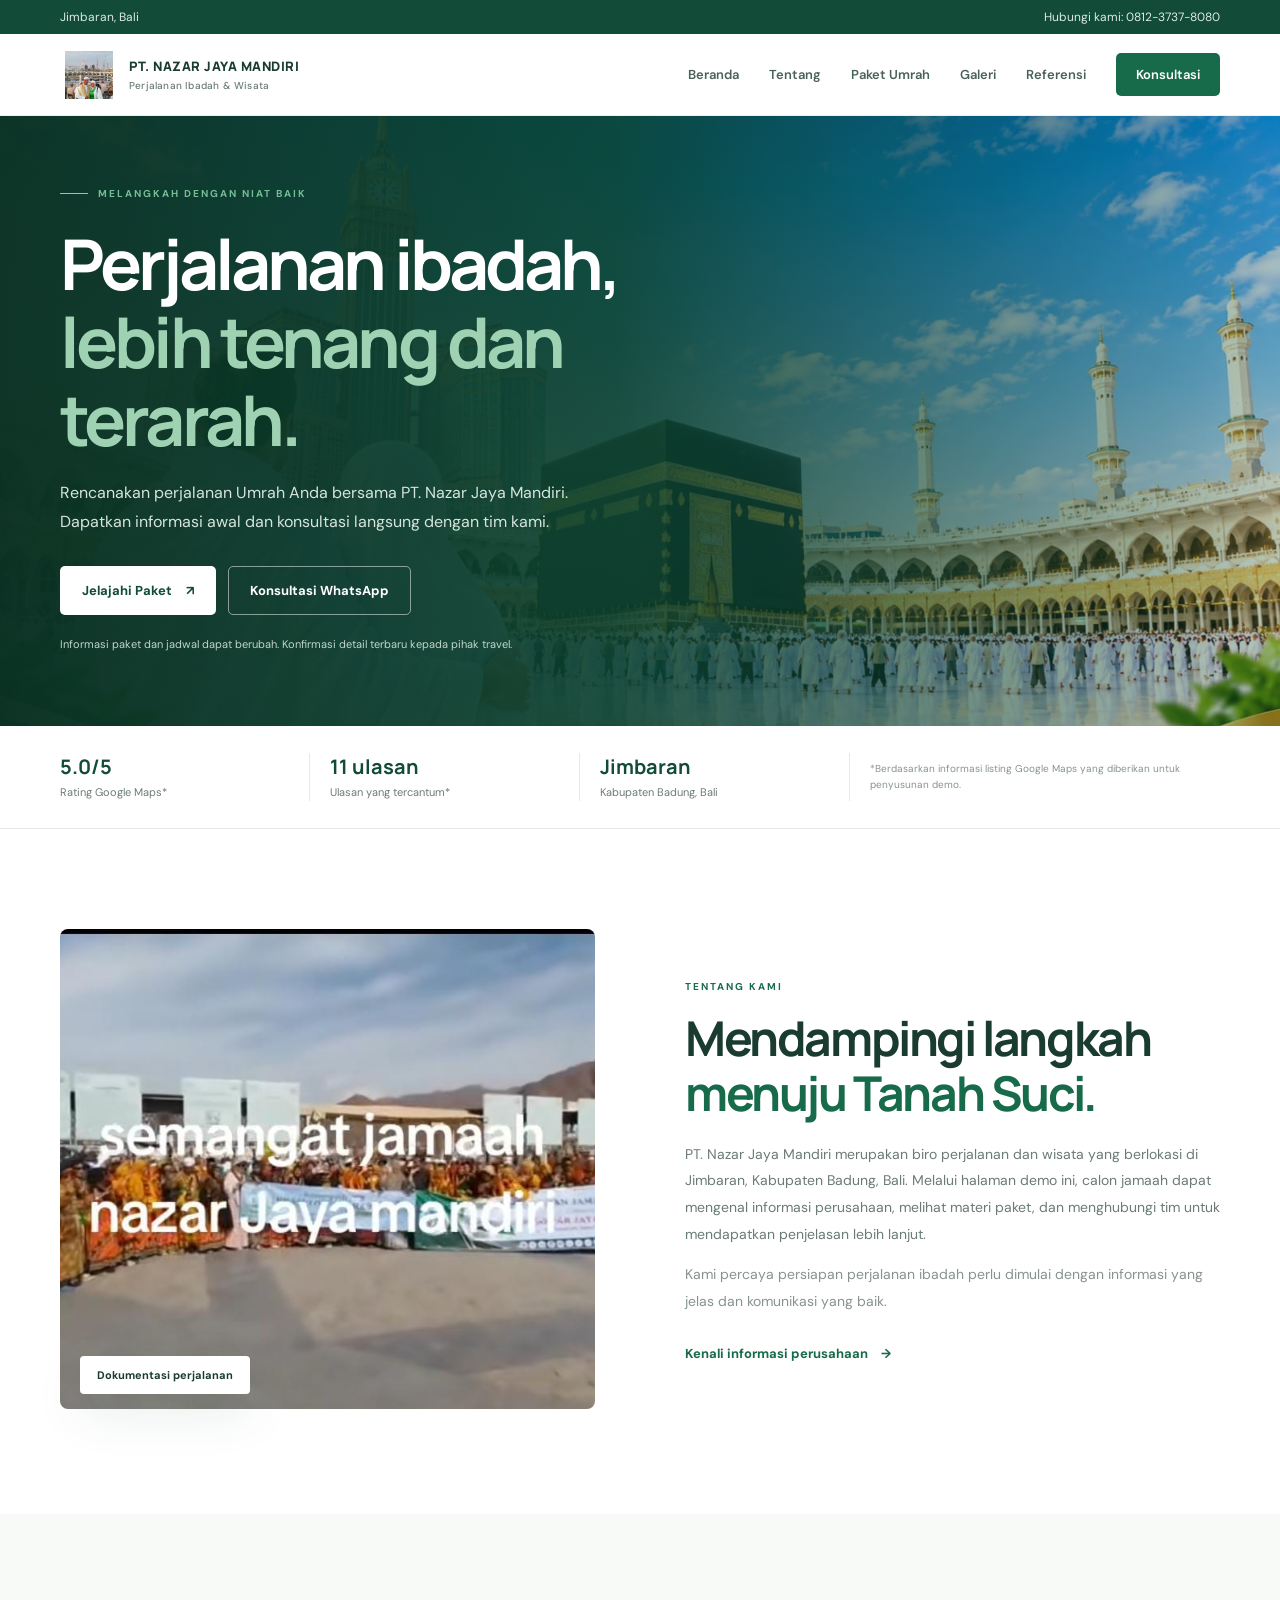
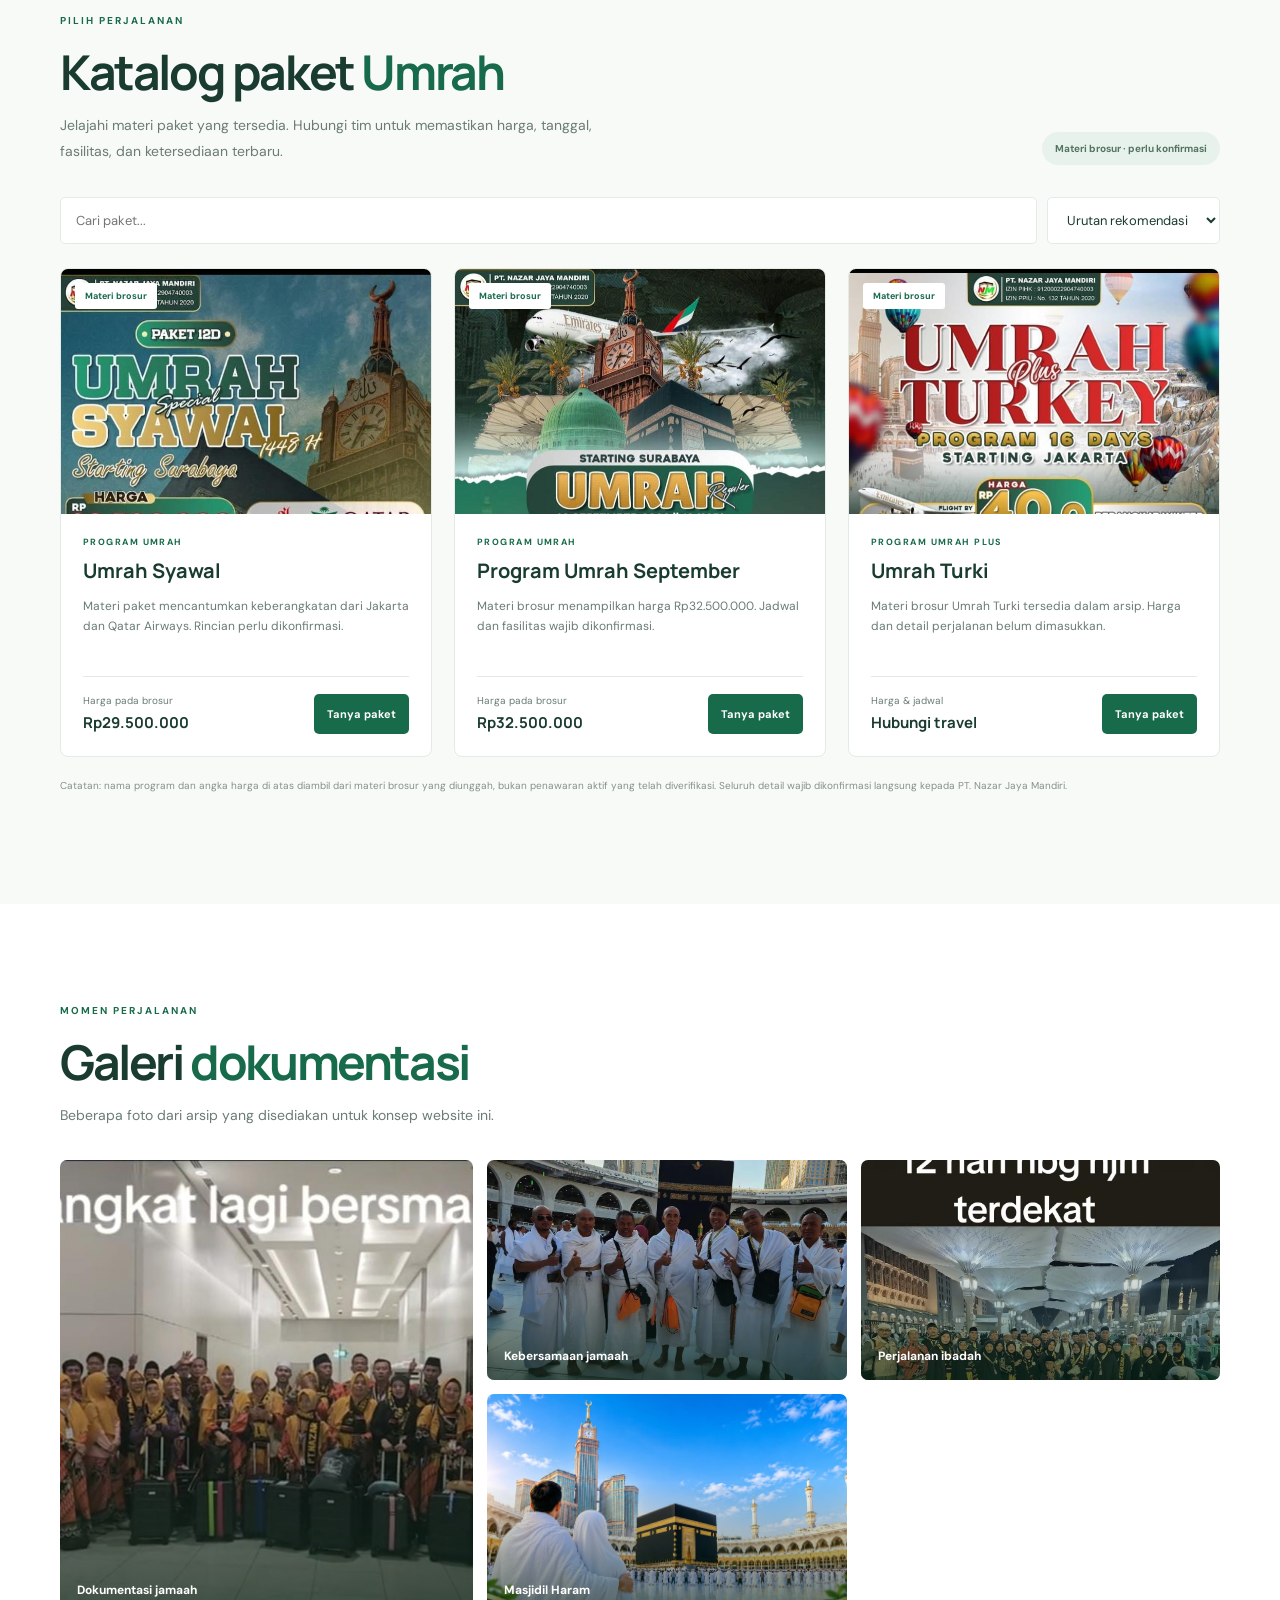
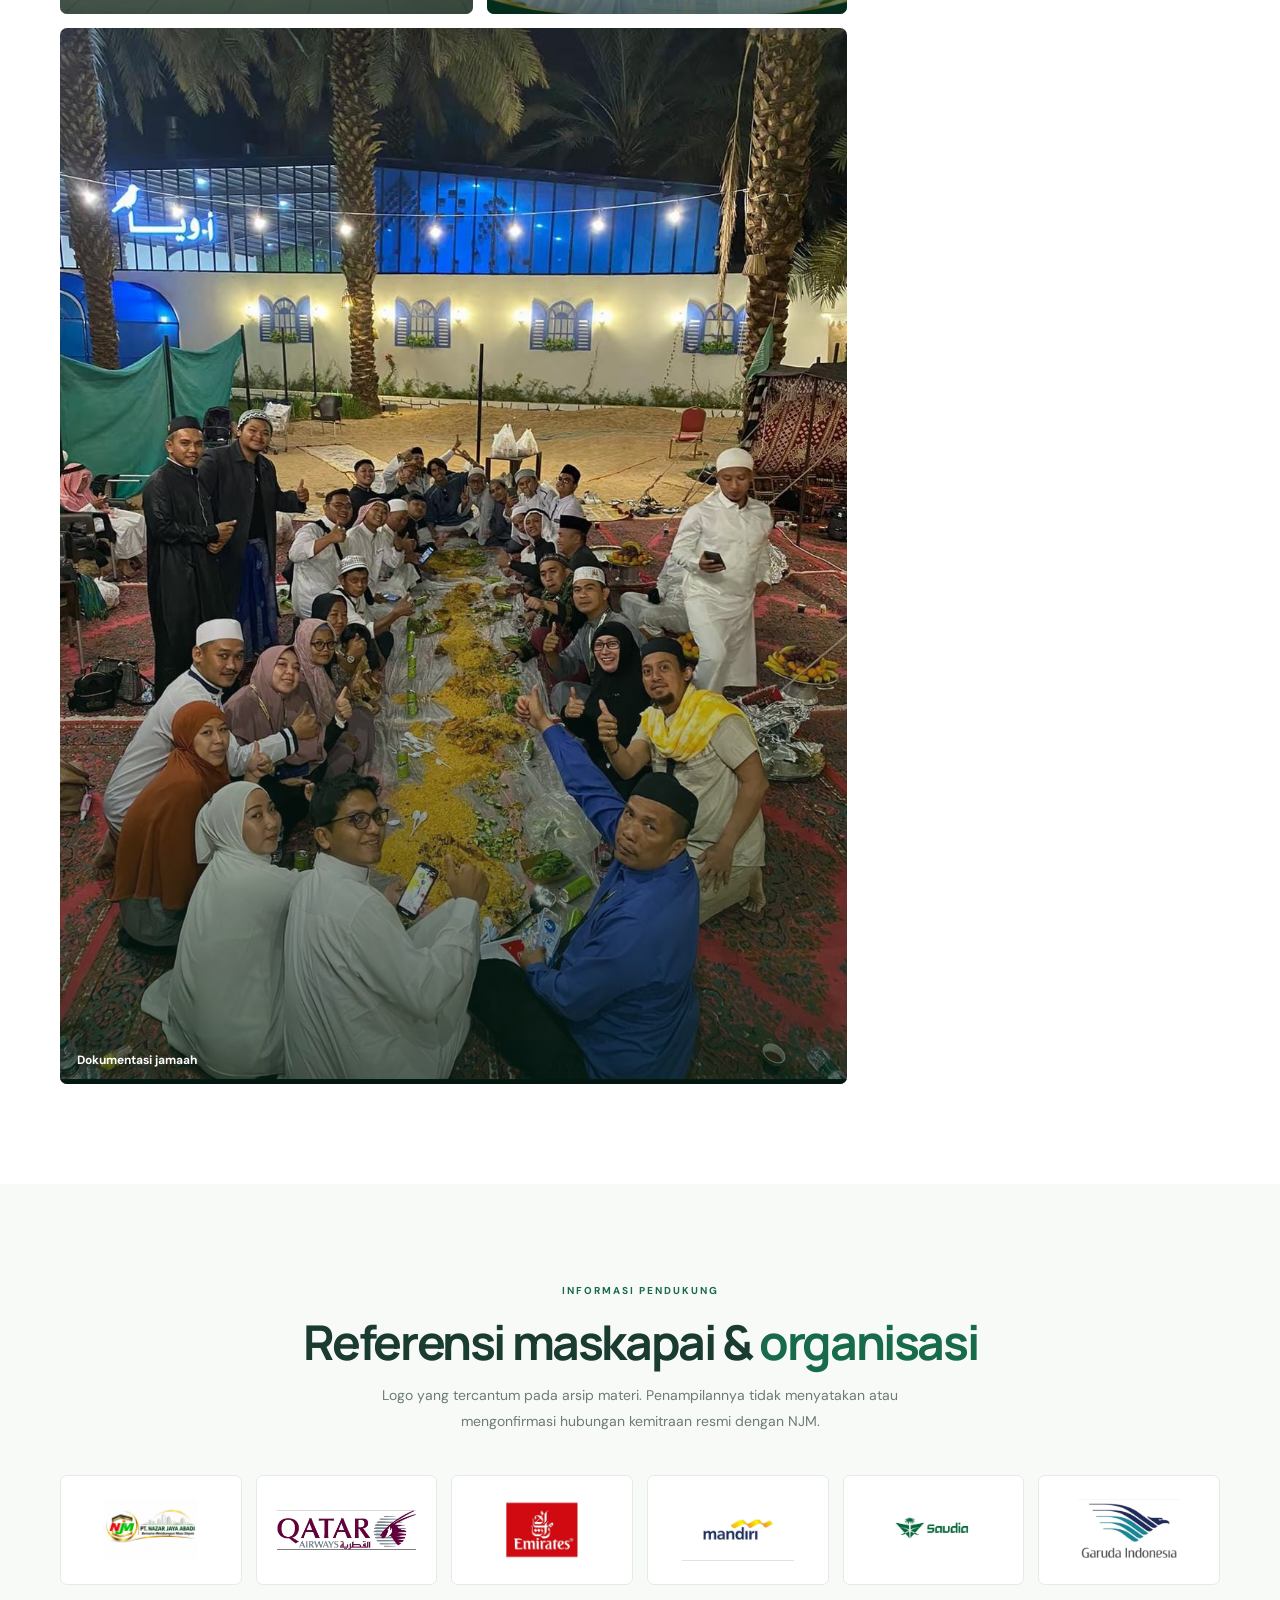
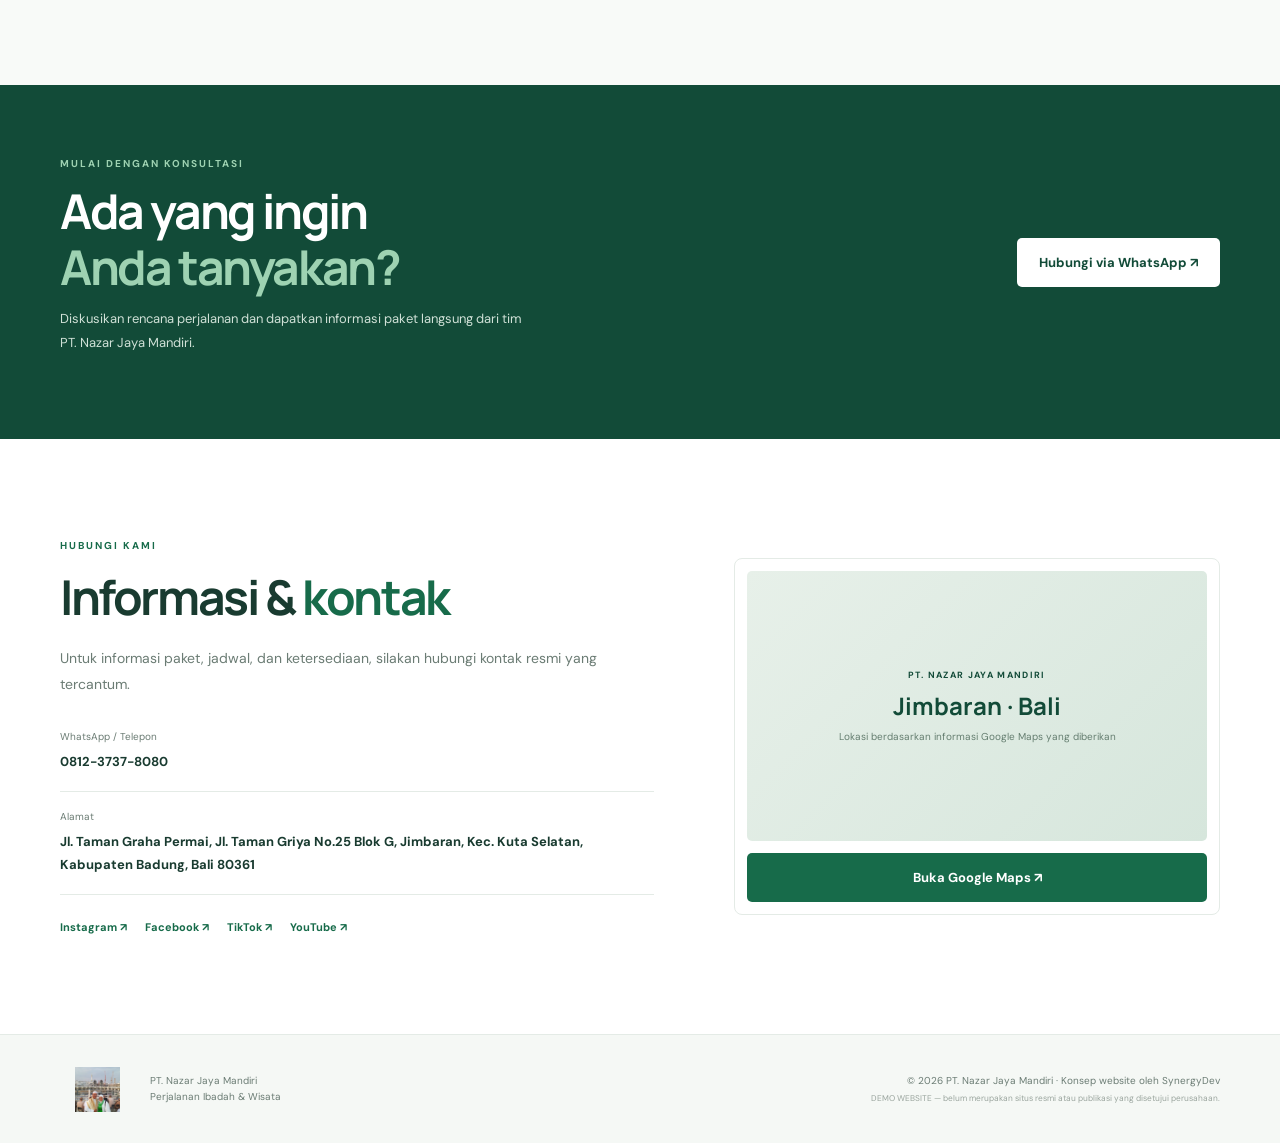
==== index.html @ 39feb342 "Add files via upload" ====
<!doctype html>
<html lang="id">
<head>
<meta charset="utf-8"><meta name="viewport" content="width=device-width,initial-scale=1">
<meta name="theme-color" content="#124b38">
<title>PT. Nazar Jaya Mandiri | Perjalanan Umrah</title>
<meta name="description" content="Kenali PT. Nazar Jaya Mandiri, biro perjalanan dan wisata di Jimbaran, Bali. Lihat informasi paket Umrah dan konsultasikan rencana perjalanan Anda.">
<meta property="og:title" content="PT. Nazar Jaya Mandiri"><meta property="og:description" content="Mendampingi perjalanan ibadah dengan pelayanan yang amanah dan profesional."><meta property="og:type" content="website">
<link rel="icon" href="assets/images/image-14.jpeg"><link rel="stylesheet" href="styles.css">
</head>
<body>
<div class="topbar"><div class="container topbar-inner"><span>Jimbaran, Bali</span><a href="tel:+6281237378080">Hubungi kami: 0812-3737-8080</a></div></div>
<header class="header"><div class="container nav-wrap">
<a class="brand" href="#beranda"><img src="assets/images/image-15.jpeg" alt="Logo PT Nazar Jaya Mandiri"><span>PT. NAZAR JAYA MANDIRI<small>Perjalanan Ibadah & Wisata</small></span></a>
<button class="menu-toggle" aria-label="Buka navigasi" aria-expanded="false">☰</button>
<nav class="nav" id="nav"><a href="#beranda">Beranda</a><a href="#tentang">Tentang</a><a href="#paket">Paket Umrah</a><a href="#galeri">Galeri</a><a href="#mitra">Referensi</a><a href="#kontak" class="nav-cta">Konsultasi</a></nav>
</div></header>
<main>
<section class="hero" id="beranda"><div class="hero-bg"></div><div class="container hero-content"><div class="eyebrow"><span></span> MELANGKAH DENGAN NIAT BAIK</div><h1>Perjalanan ibadah,<br><em>lebih tenang dan terarah.</em></h1><p>Rencanakan perjalanan Umrah Anda bersama PT. Nazar Jaya Mandiri. Dapatkan informasi awal dan konsultasi langsung dengan tim kami.</p><div class="hero-actions"><a class="btn btn-light" href="#paket">Jelajahi Paket <b>↗</b></a><a class="btn btn-outline" href="https://wa.me/6281237378080" target="_blank" rel="noopener">Konsultasi WhatsApp</a></div><div class="hero-note">Informasi paket dan jadwal dapat berubah. Konfirmasi detail terbaru kepada pihak travel.</div></div><div class="hero-image"><img src="assets/images/image-25.jpeg" alt="Suasana Masjidil Haram dan Ka'bah"></div></section>
<section class="trust-strip"><div class="container trust-grid"><div><strong>5.0/5</strong><span>Rating Google Maps*</span></div><div><strong>11 ulasan</strong><span>Ulasan yang tercantum*</span></div><div><strong>Jimbaran</strong><span>Kabupaten Badung, Bali</span></div><div class="trust-disclaimer">*Berdasarkan informasi listing Google Maps yang diberikan untuk penyusunan demo.</div></div></section>
<section class="section" id="tentang"><div class="container about-grid"><div class="about-photo"><img src="assets/images/image-08.jpeg" alt="Dokumentasi jamaah NJM"><div class="photo-tag">Dokumentasi perjalanan</div></div><div class="about-copy"><div class="section-kicker">TENTANG KAMI</div><h2>Mendampingi langkah<br><em>menuju Tanah Suci.</em></h2><p>PT. Nazar Jaya Mandiri merupakan biro perjalanan dan wisata yang berlokasi di Jimbaran, Kabupaten Badung, Bali. Melalui halaman demo ini, calon jamaah dapat mengenal informasi perusahaan, melihat materi paket, dan menghubungi tim untuk mendapatkan penjelasan lebih lanjut.</p><p class="muted">Kami percaya persiapan perjalanan ibadah perlu dimulai dengan informasi yang jelas dan komunikasi yang baik.</p><a class="text-link" href="#kontak">Kenali informasi perusahaan <span>→</span></a></div></div></section>
<section class="section soft" id="paket"><div class="container"><div class="section-heading"><div><div class="section-kicker">PILIH PERJALANAN</div><h2>Katalog paket <em>Umrah</em></h2><p>Jelajahi materi paket yang tersedia. Hubungi tim untuk memastikan harga, tanggal, fasilitas, dan ketersediaan terbaru.</p></div><span class="demo-chip">Materi brosur · perlu konfirmasi</span></div>
<div class="filter-row"><input id="searchPackage" type="search" placeholder="Cari paket..." aria-label="Cari paket"><select id="sortPackage" aria-label="Urutkan paket"><option value="default">Urutan rekomendasi</option><option value="low">Harga terendah</option><option value="high">Harga tertinggi</option></select></div>
<div class="package-grid" id="packageGrid">
<article class="package-card" data-price="29500000" data-name="umrah syawal"><div class="package-cover"><img src="assets/images/image-02.jpeg" alt="Materi brosur Umrah Syawal"><span class="package-label">Materi brosur</span></div><div class="package-body"><div class="package-meta">PROGRAM UMRAH</div><h3>Umrah Syawal</h3><p>Materi paket mencantumkan keberangkatan dari Jakarta dan Qatar Airways. Rincian perlu dikonfirmasi.</p><div class="package-bottom"><div><small>Harga pada brosur</small><strong>Rp29.500.000</strong></div><button class="btn btn-green reserve-btn" data-package="Umrah Syawal">Tanya paket</button></div></div></article>
<article class="package-card" data-price="32500000" data-name="umrah september"><div class="package-cover"><img src="assets/images/image-03.jpeg" alt="Materi brosur program Umrah"><span class="package-label">Materi brosur</span></div><div class="package-body"><div class="package-meta">PROGRAM UMRAH</div><h3>Program Umrah September</h3><p>Materi brosur menampilkan harga Rp32.500.000. Jadwal dan fasilitas wajib dikonfirmasi.</p><div class="package-bottom"><div><small>Harga pada brosur</small><strong>Rp32.500.000</strong></div><button class="btn btn-green reserve-btn" data-package="Program Umrah September">Tanya paket</button></div></div></article>
<article class="package-card" data-price="0" data-name="umrah turki"><div class="package-cover"><img src="assets/images/image-01.jpeg" alt="Materi brosur Umrah Turki"><span class="package-label">Materi brosur</span></div><div class="package-body"><div class="package-meta">PROGRAM UMRAH PLUS</div><h3>Umrah Turki</h3><p>Materi brosur Umrah Turki tersedia dalam arsip. Harga dan detail perjalanan belum dimasukkan.</p><div class="package-bottom"><div><small>Harga & jadwal</small><strong>Hubungi travel</strong></div><button class="btn btn-green reserve-btn" data-package="Umrah Turki">Tanya paket</button></div></div></article>
</div><p class="fineprint">Catatan: nama program dan angka harga di atas diambil dari materi brosur yang diunggah, bukan penawaran aktif yang telah diverifikasi. Seluruh detail wajib dikonfirmasi langsung kepada PT. Nazar Jaya Mandiri.</p></div></section>
<section class="section" id="galeri"><div class="container"><div class="section-heading"><div><div class="section-kicker">MOMEN PERJALANAN</div><h2>Galeri <em>dokumentasi</em></h2><p>Beberapa foto dari arsip yang disediakan untuk konsep website ini.</p></div></div><div class="gallery-grid">
<button class="gallery-item tall" data-full="assets/images/image-09.jpeg"><img src="assets/images/image-09.jpeg" alt="Dokumentasi jamaah di perjalanan"><span>Dokumentasi jamaah</span></button>
<button class="gallery-item" data-full="assets/images/image-07.jpeg"><img src="assets/images/image-07.jpeg" alt="Jamaah dalam kegiatan bersama"><span>Kebersamaan jamaah</span></button>
<button class="gallery-item" data-full="assets/images/image-10.jpeg"><img src="assets/images/image-10.jpeg" alt="Dokumentasi perjalanan"><span>Perjalanan ibadah</span></button>
<button class="gallery-item" data-full="assets/images/image-25.jpeg"><img src="assets/images/image-25.jpeg" alt="Ka'bah di Masjidil Haram"><span>Masjidil Haram</span></button>
<button class="gallery-item wide" data-full="assets/images/image-06.jpeg"><img src="assets/images/image-06.jpeg" alt="Dokumentasi jamaah"><span>Dokumentasi jamaah</span></button>
</div></div></section>
<section class="section soft" id="mitra"><div class="container"><div class="section-heading centered"><div class="section-kicker">INFORMASI PENDUKUNG</div><h2>Referensi maskapai &amp; <em>organisasi</em></h2><p>Logo yang tercantum pada arsip materi. Penampilannya tidak menyatakan atau mengonfirmasi hubungan kemitraan resmi dengan NJM.</p></div><div class="partner-grid">
<div class="partner"><img src="assets/images/image-18.jpeg" alt="Qatar Airways"></div><div class="partner"><img src="assets/images/image-19.jpeg" alt="Emirates"></div><div class="partner"><img src="assets/images/image-20.jpeg" alt="Saudia"></div><div class="partner"><img src="assets/images/image-22.jpeg" alt="Garuda Indonesia"></div><div class="partner"><img src="assets/images/image-21.jpeg" alt="Bank Mandiri"></div><div class="partner"><img src="assets/images/image-23.jpeg" alt="IATA"></div></div></div></section>
<section class="cta-section"><div class="container cta-inner"><div><div class="section-kicker light-kicker">MULAI DENGAN KONSULTASI</div><h2>Ada yang ingin<br><em>Anda tanyakan?</em></h2><p>Diskusikan rencana perjalanan dan dapatkan informasi paket langsung dari tim PT. Nazar Jaya Mandiri.</p></div><a class="btn btn-light" href="https://wa.me/6281237378080?text=Assalamualaikum%2C%20saya%20ingin%20konsultasi%20mengenai%20paket%20Umrah." target="_blank" rel="noopener">Hubungi via WhatsApp ↗</a></div></section>
<section class="section contact" id="kontak"><div class="container contact-grid"><div><div class="section-kicker">HUBUNGI KAMI</div><h2>Informasi &amp; <em>kontak</em></h2><p>Untuk informasi paket, jadwal, dan ketersediaan, silakan hubungi kontak resmi yang tercantum.</p><div class="contact-line"><span>WhatsApp / Telepon</span><a href="tel:+6281237378080">0812-3737-8080</a></div><div class="contact-line"><span>Alamat</span><strong>Jl. Taman Graha Permai, Jl. Taman Griya No.25 Blok G, Jimbaran, Kec. Kuta Selatan, Kabupaten Badung, Bali 80361</strong></div><div class="socials"><a href="https://www.instagram.com/nazarjayamandiri/" target="_blank" rel="noopener">Instagram ↗</a><a href="https://www.facebook.com/share/1EPm9rjmwn/" target="_blank" rel="noopener">Facebook ↗</a><a href="https://www.tiktok.com/@nazarjayamandiri8" target="_blank" rel="noopener">TikTok ↗</a><a href="https://youtube.com/@nazarjayamandiri.official" target="_blank" rel="noopener">YouTube ↗</a></div></div><div class="map-card"><div class="map-placeholder"><span>PT. NAZAR JAYA MANDIRI</span><strong>Jimbaran · Bali</strong><small>Lokasi berdasarkan informasi Google Maps yang diberikan</small></div><a class="btn btn-green" target="_blank" rel="noopener" href="https://www.google.com/maps/search/?api=1&query=PT.+Nazar+Jaya+Mandiri+Jimbaran+Bali">Buka Google Maps ↗</a></div></div></section>
</main>
<footer class="footer"><div class="container footer-inner"><div class="footer-brand"><img src="assets/images/image-15.jpeg" alt="Logo NJM"><p>PT. Nazar Jaya Mandiri<br>Perjalanan Ibadah &amp; Wisata</p></div><div class="footer-right"><span>© <span id="year"></span> PT. Nazar Jaya Mandiri · Konsep website oleh SynergyDev</span><small>DEMO WEBSITE — belum merupakan situs resmi atau publikasi yang disetujui perusahaan.</small></div></div></footer>
<div class="modal" id="reservationModal" aria-hidden="true"><div class="modal-panel"><button class="modal-close" aria-label="Tutup">×</button><div class="section-kicker">KONSULTASI PAKET</div><h2>Rencanakan <em>perjalanan Anda</em></h2><p class="modal-intro">Isi data singkat berikut. Pesan akan disiapkan untuk dikirim melalui WhatsApp setelah Anda menekan tombol.</p><form id="reservationForm"><label>Nama lengkap<input name="name" required placeholder="Nama Anda"></label><label>Nomor WhatsApp<input name="phone" required inputmode="tel" placeholder="08xxxxxxxxxx"></label><label>Paket yang diminati<select name="package" id="selectedPackage"><option>Umrah Syawal</option><option>Program Umrah September</option><option>Umrah Turki</option><option>Belum menentukan</option></select></label><label>Jumlah jamaah<input name="people" type="number" min="1" value="1" required></label><label>Catatan (opsional)<textarea name="note" rows="3" placeholder="Pertanyaan atau kebutuhan khusus"></textarea></label><button class="btn btn-green full" type="submit">Lanjutkan ke WhatsApp ↗</button><small>Form ini tidak mengirim atau menyimpan data ke server. WhatsApp akan terbuka setelah Anda menyetujui.</small></form></div></div>
<div class="lightbox" id="lightbox" aria-hidden="true"><button aria-label="Tutup">×</button><img src="" alt="Tampilan foto galeri"></div>
<script src="script.js"></script>
</body></html>
---- styles.css ----
@import url('https://fonts.googleapis.com/css2?family=DM+Sans:wght@400;500;600;700&family=Manrope:wght@400;500;600;700;800&display=swap');
:root{--forest:#124b38;--green:#176b4a;--green2:#23835c;--pale:#e8f2ec;--warm:#f8faf8;--ink:#193b30;--muted:#6b7c74;--line:#e4ebe6;--white:#fff;--shadow:0 18px 50px rgba(18,75,56,.10)}
*{box-sizing:border-box}html{scroll-behavior:smooth;scroll-padding-top:90px}body{margin:0;font-family:'DM Sans',sans-serif;color:var(--ink);background:#fff}a{color:inherit;text-decoration:none}button,input,select,textarea{font:inherit}.container{width:min(1160px,calc(100% - 44px));margin:auto}.topbar{background:var(--forest);color:#dcebe2;font-size:12px}.topbar-inner{height:34px;display:flex;justify-content:space-between;align-items:center}.header{height:82px;background:#fff;position:sticky;top:0;z-index:20;border-bottom:1px solid rgba(18,75,56,.08)}.nav-wrap{height:100%;display:flex;align-items:center;justify-content:space-between}.brand{display:flex;align-items:center;gap:12px;font:800 13px Manrope;letter-spacing:.04em}.brand img{width:57px;height:48px;object-fit:contain}.brand small{display:block;color:var(--muted);font:500 10px 'DM Sans';letter-spacing:.02em;margin-top:4px}.nav{display:flex;align-items:center;gap:30px;font-size:13px;font-weight:600;color:#496158}.nav a:hover{color:var(--green)}.nav .nav-cta{background:var(--green);color:#fff;padding:13px 20px;border-radius:5px}.menu-toggle{display:none;border:0;background:none;font-size:25px;color:var(--forest)}
.hero{position:relative;min-height:610px;background:var(--forest);color:#fff;overflow:hidden;display:flex;align-items:center}.hero-bg{position:absolute;inset:0;background:linear-gradient(90deg,rgba(9,48,35,.98) 0%,rgba(12,66,47,.91) 48%,rgba(12,66,47,.25) 100%),url('assets/images/image-25.jpeg') center/cover;opacity:.95}.hero-content{position:relative;z-index:2;padding-top:68px;padding-bottom:72px}.eyebrow,.section-kicker{font-size:10px;letter-spacing:.2em;font-weight:700;color:#75bd95}.eyebrow{display:flex;align-items:center;gap:10px}.eyebrow span{width:28px;height:1px;background:#91c8a8}.hero h1{font:700 clamp(42px,6vw,70px)/1.12 Manrope;letter-spacing:-.055em;margin:24px 0 20px;max-width:700px}.hero h1 em,.section h2 em,.cta-section h2 em{font-style:normal;color:#9ed2b2}.hero-content>p{max-width:540px;color:#d5e5dc;font-size:16px;line-height:1.8}.hero-actions{display:flex;gap:12px;margin-top:30px;flex-wrap:wrap}.btn{display:inline-flex;align-items:center;justify-content:center;gap:14px;padding:15px 21px;border-radius:5px;border:1px solid transparent;font-size:13px;font-weight:700;cursor:pointer;transition:.25s}.btn:hover{transform:translateY(-2px)}.btn-light{background:#fff;color:var(--forest)}.btn-outline{border-color:rgba(255,255,255,.5);color:#fff}.btn-green{background:var(--green);color:#fff}.btn-green:hover{background:var(--forest)}.hero-note{font-size:11px;color:#c1d7ca;margin-top:22px}.hero-image{display:none}.trust-strip{background:#fff;border-bottom:1px solid var(--line)}.trust-grid{min-height:102px;display:grid;grid-template-columns:repeat(3,1fr) 1.4fr;align-items:center;gap:20px}.trust-grid>div:not(.trust-disclaimer){border-right:1px solid var(--line)}.trust-grid strong{display:block;font:700 20px Manrope;color:var(--forest)}.trust-grid span{font-size:11px;color:var(--muted)}.trust-disclaimer{font-size:10px;line-height:1.6;color:#87948d}
.section{padding:100px 0}.soft{background:var(--warm)}.about-grid{display:grid;grid-template-columns:1fr 1fr;gap:90px;align-items:center}.about-photo{position:relative}.about-photo img{width:100%;height:480px;object-fit:cover;border-radius:8px}.photo-tag{position:absolute;bottom:20px;left:20px;background:#fff;padding:12px 17px;font-size:11px;font-weight:700;border-radius:4px;box-shadow:var(--shadow)}.section-kicker{color:var(--green)}.section h2,.cta-section h2{font:700 clamp(34px,4vw,48px)/1.16 Manrope;letter-spacing:-.05em;margin:17px 0 20px}.section h2 em{color:var(--green)}.about-copy p,.section-heading p,.contact p{font-size:14px;line-height:1.9;color:var(--muted)}.muted{color:#87948d!important}.text-link{display:inline-block;margin-top:17px;font-size:13px;font-weight:700;color:var(--green)}.text-link span{margin-left:10px}.section-heading{display:flex;justify-content:space-between;align-items:end;gap:25px;margin-bottom:32px}.section-heading h2{margin-bottom:12px}.section-heading p{max-width:580px;margin:0}.demo-chip{font-size:10px;font-weight:700;color:#527461;background:#e8f2ec;padding:10px 13px;border-radius:30px;white-space:nowrap}.filter-row{display:flex;gap:10px;margin:24px 0}.filter-row input,.filter-row select{border:1px solid var(--line);background:#fff;border-radius:5px;padding:13px 15px;color:var(--ink);font-size:13px}.filter-row input{flex:1}.package-grid{display:grid;grid-template-columns:repeat(3,1fr);gap:22px}.package-card{background:#fff;border:1px solid var(--line);border-radius:8px;overflow:hidden;transition:.3s}.package-card:hover{transform:translateY(-5px);box-shadow:var(--shadow)}.package-cover{height:245px;background:#e9f0eb;position:relative;overflow:hidden}.package-cover img{width:100%;height:100%;object-fit:cover;object-position:top}.package-label{position:absolute;top:14px;left:14px;background:#fff;color:var(--green);font-size:9px;font-weight:700;padding:7px 10px;border-radius:3px}.package-body{padding:22px}.package-meta{font-size:9px;letter-spacing:.16em;color:var(--green);font-weight:700}.package-body h3{font:700 20px Manrope;margin:9px 0}.package-body p{min-height:68px;font-size:12px;line-height:1.7;color:var(--muted)}.package-bottom{border-top:1px solid var(--line);padding-top:17px;display:flex;justify-content:space-between;align-items:center;gap:8px}.package-bottom small{display:block;color:var(--muted);font-size:10px;margin-bottom:5px}.package-bottom strong{font:700 15px Manrope}.package-bottom .btn{font-size:11px;padding:12px}.fineprint{font-size:10px;line-height:1.7;color:#849188;margin-top:20px}
.centered{text-align:center;display:block}.centered p{margin:auto}.partner-grid{display:grid;grid-template-columns:repeat(6,1fr);gap:14px;margin-top:40px}.partner{height:110px;border:1px solid var(--line);background:#fff;border-radius:7px;display:flex;align-items:center;justify-content:center;padding:20px;transition:.25s}.partner:hover{transform:translateY(-4px);box-shadow:var(--shadow)}.partner img{max-width:100%;max-height:62px;object-fit:contain}.gallery-grid{display:grid;grid-template-columns:1.15fr 1fr 1fr;grid-template-rows:220px 220px;gap:14px}.gallery-item{position:relative;border:0;padding:0;border-radius:7px;overflow:hidden;background:#dfe9e2;cursor:pointer;text-align:left}.gallery-item img{width:100%;height:100%;object-fit:cover;transition:transform .5s}.gallery-item:hover img{transform:scale(1.04)}.gallery-item:after{content:"";position:absolute;inset:40% 0 0;background:linear-gradient(transparent,rgba(5,35,24,.65))}.gallery-item span{position:absolute;z-index:1;bottom:16px;left:17px;color:#fff;font-size:12px;font-weight:700}.gallery-item.tall{grid-row:span 2}.gallery-item.wide{grid-column:span 2}
.cta-section{background:var(--forest);color:#fff;padding:72px 0}.cta-inner{display:flex;justify-content:space-between;align-items:center;gap:40px}.light-kicker{color:#9ed2b2}.cta-section h2{margin:13px 0}.cta-section p{color:#d0e1d7;font-size:13px;max-width:480px;line-height:1.8}.contact-grid{display:grid;grid-template-columns:1.1fr .9fr;gap:80px}.contact-line{padding:18px 0;border-bottom:1px solid var(--line)}.contact-line span{display:block;color:var(--muted);font-size:10px;margin-bottom:7px}.contact-line a,.contact-line strong{font-size:13px;font-weight:700;line-height:1.7}.socials{display:flex;flex-wrap:wrap;gap:18px;margin-top:25px}.socials a{font-size:11px;color:var(--green);font-weight:700}.map-card{border:1px solid var(--line);padding:12px;border-radius:8px;align-self:center}.map-placeholder{height:270px;border-radius:5px;background:linear-gradient(135deg,#e7f0e9,#d6e6dc);display:flex;flex-direction:column;align-items:center;justify-content:center;text-align:center;gap:8px;color:var(--forest)}.map-placeholder span{font-size:9px;letter-spacing:.15em;font-weight:700}.map-placeholder strong{font:700 24px Manrope}.map-placeholder small{font-size:10px;color:#657e70}.map-card .btn{width:100%;margin-top:12px}.footer{background:#f5f8f5;border-top:1px solid var(--line);padding:28px 0}.footer-inner{display:flex;justify-content:space-between;align-items:center;gap:25px}.footer-brand{display:flex;align-items:center;gap:15px}.footer-brand img{width:75px;height:45px;object-fit:contain}.footer-brand p{font-size:10px;line-height:1.6;color:var(--muted)}.footer-right{text-align:right;display:grid;gap:6px;font-size:10px;color:var(--muted)}.footer-right small{color:#9aa59e}
.modal,.lightbox{position:fixed;inset:0;background:rgba(5,28,20,.72);z-index:50;display:none;align-items:center;justify-content:center;padding:20px}.modal.open,.lightbox.open{display:flex}.modal-panel{width:min(520px,100%);max-height:90vh;overflow:auto;background:#fff;padding:34px;border-radius:9px;position:relative}.modal-panel h2{font:700 28px Manrope;margin:10px 0}.modal-panel h2 em{color:var(--green);font-style:normal}.modal-intro{font-size:12px;line-height:1.7;color:var(--muted)}.modal-close{position:absolute;right:18px;top:12px;border:0;background:none;font-size:28px;cursor:pointer;color:var(--muted)}form label{display:block;font-size:11px;font-weight:700;margin:15px 0;color:var(--ink)}form input,form select,form textarea{display:block;width:100%;margin-top:7px;border:1px solid var(--line);border-radius:5px;padding:12px;font-size:13px;color:var(--ink);background:#fff}form .full{width:100%;margin-top:10px}form>small{display:block;font-size:10px;line-height:1.6;color:var(--muted);margin-top:12px}.lightbox img{max-width:min(100%,1000px);max-height:85vh;object-fit:contain}.lightbox button{position:absolute;top:22px;right:30px;background:none;border:0;color:#fff;font-size:40px;cursor:pointer}
@media(max-width:900px){.nav{gap:17px}.about-grid{gap:45px}.partner-grid{grid-template-columns:repeat(3,1fr)}.package-grid{gap:14px}.package-cover{height:205px}.package-body{padding:16px}.package-bottom{align-items:flex-start;flex-direction:column}.gallery-grid{grid-template-rows:190px 190px}.contact-grid{gap:40px}}
@media(max-width:680px){.container{width:min(100% - 32px,540px)}.topbar-inner{font-size:10px}.header{height:70px}.brand img{width:48px;height:42px}.brand{font-size:11px}.menu-toggle{display:block}.nav{display:none;position:absolute;top:70px;left:0;right:0;background:#fff;padding:18px 22px 22px;box-shadow:0 15px 25px #1235;flex-direction:column;align-items:stretch;gap:0}.nav.open{display:flex}.nav a{padding:13px 5px;border-bottom:1px solid var(--line)}.nav .nav-cta{text-align:center;margin-top:10px}.hero{min-height:600px}.hero-bg{background:linear-gradient(90deg,rgba(9,48,35,.96),rgba(12,66,47,.72)),url('assets/images/image-25.jpeg') center/cover}.hero-content{padding-top:76px;padding-bottom:60px}.hero h1{font-size:43px}.hero-content>p{font-size:14px}.trust-grid{grid-template-columns:1fr 1fr;padding:20px 0;gap:18px}.trust-grid>div:not(.trust-disclaimer){border:0}.trust-disclaimer{grid-column:span 2}.section{padding:70px 0}.about-grid,.contact-grid{grid-template-columns:1fr;gap:30px}.about-photo img{height:340px}.about-copy{order:-1}.section-heading{display:block}.demo-chip{display:inline-block;margin-top:18px}.filter-row{flex-direction:column}.package-grid{grid-template-columns:1fr}.package-cover{height:260px}.package-bottom{flex-direction:row;align-items:center}.package-body p{min-height:0}.gallery-grid{grid-template-columns:1fr 1fr;grid-template-rows:180px 180px 180px}.gallery-item.tall{grid-row:span 2}.gallery-item.wide{grid-column:span 2}.partner-grid{grid-template-columns:repeat(2,1fr);gap:10px}.partner{height:90px;padding:15px}.cta-inner{display:block}.cta-inner>.btn{margin-top:18px}.map-placeholder{height:220px}.footer-inner{display:block}.footer-right{text-align:left;margin-top:15px}.modal-panel{padding:28px 20px}.hero-actions .btn{font-size:11px;padding:13px 15px}}
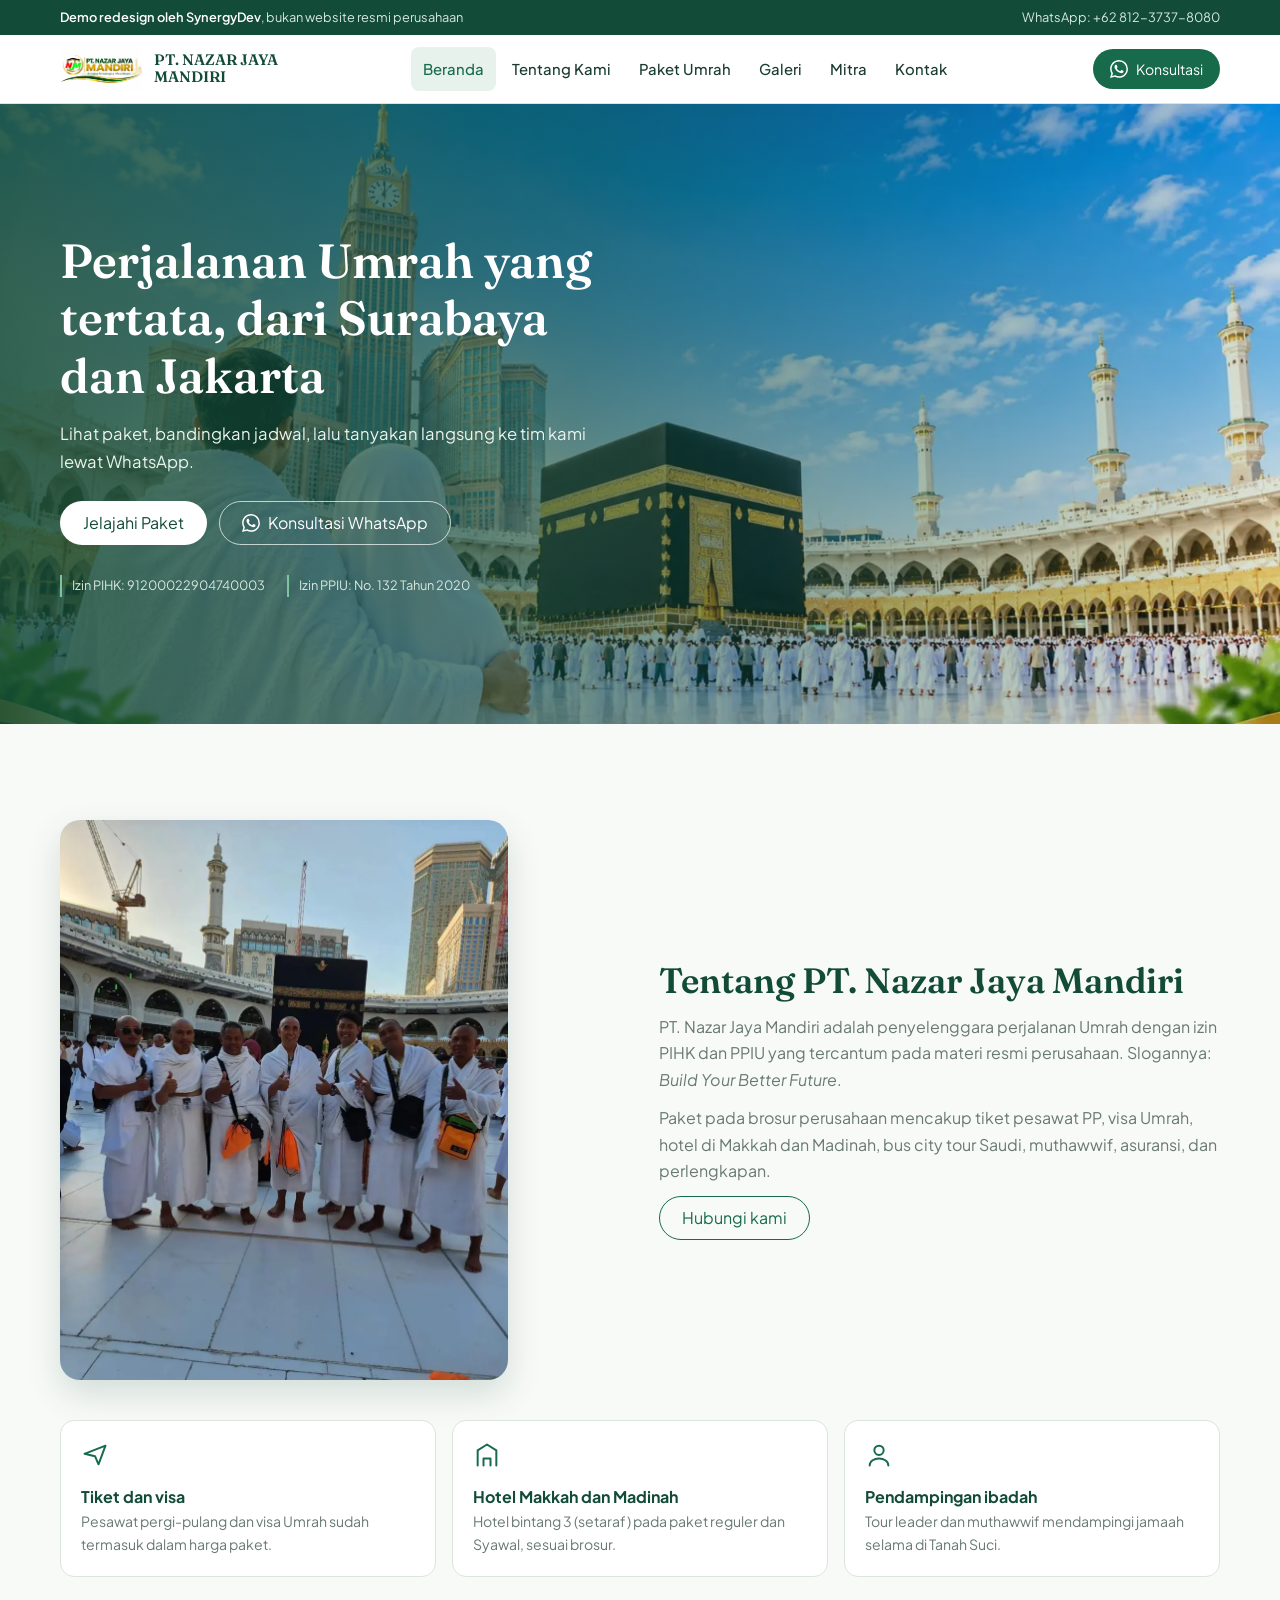
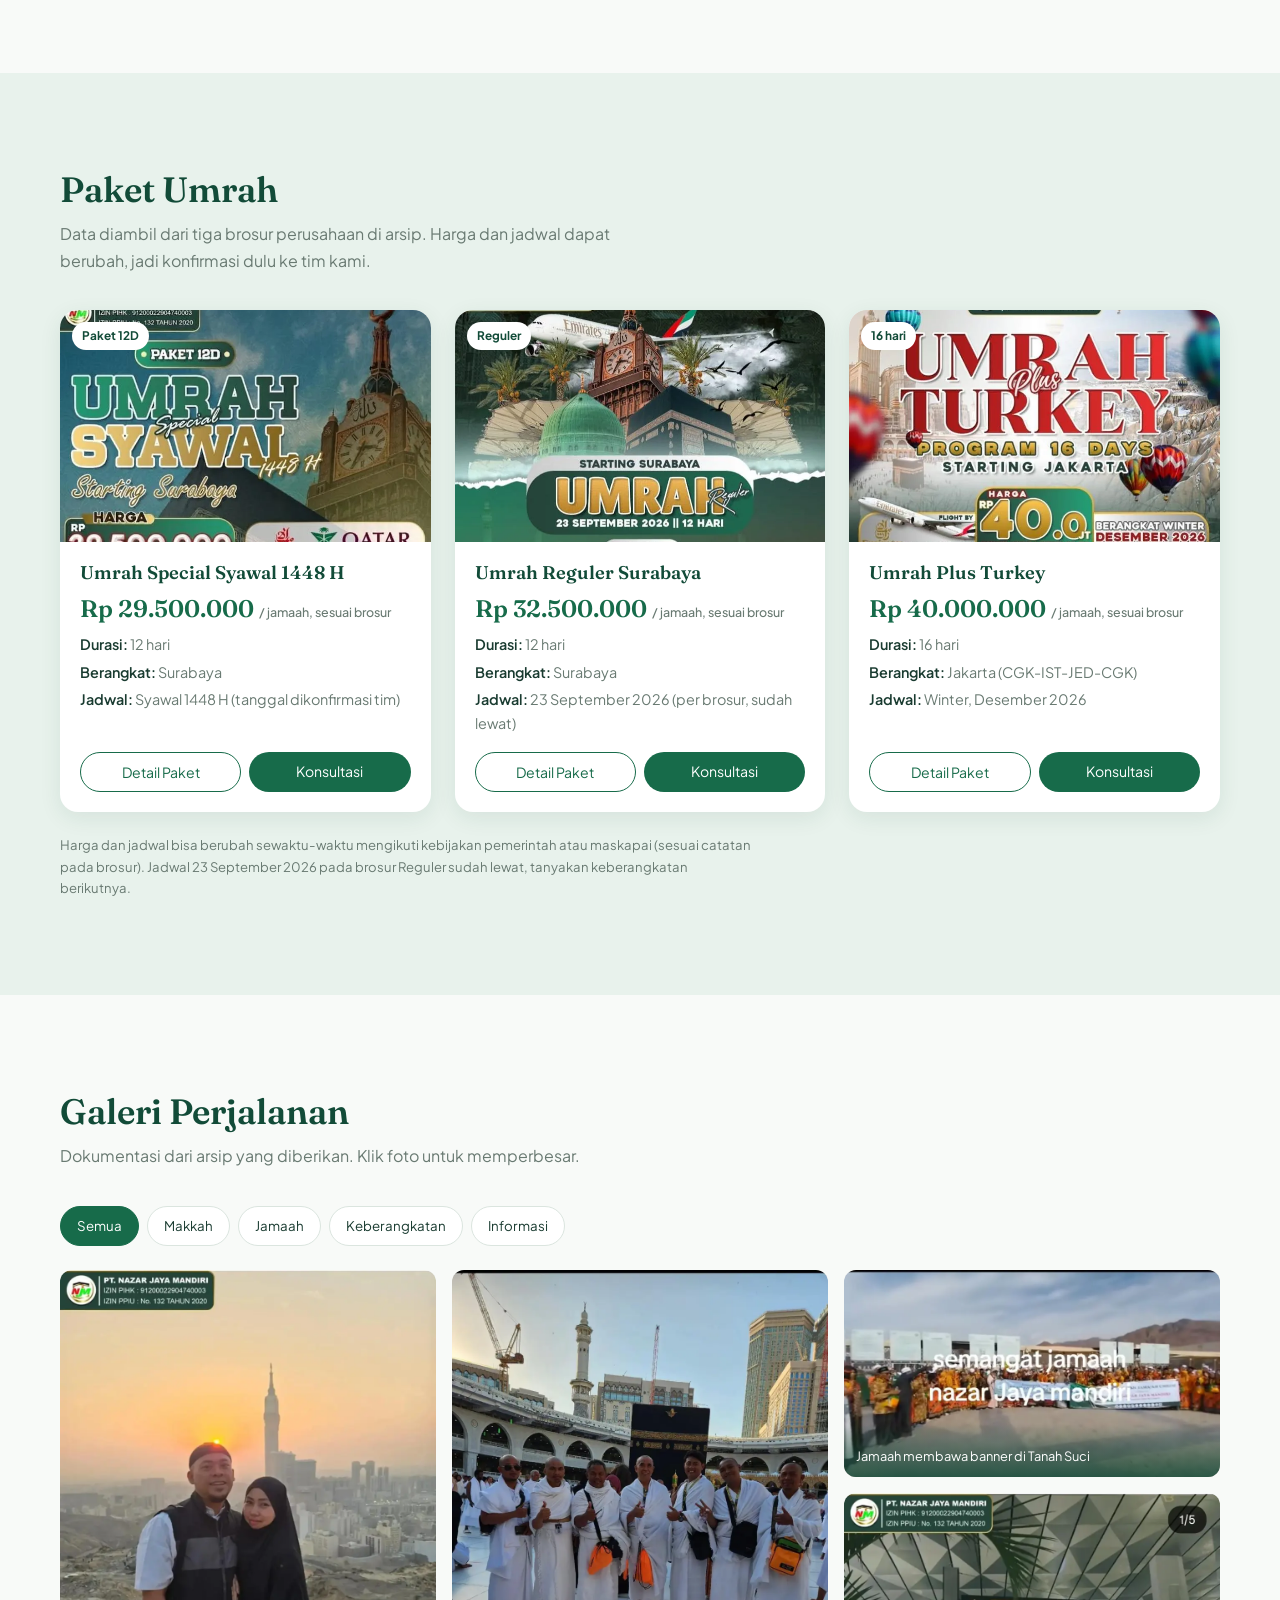
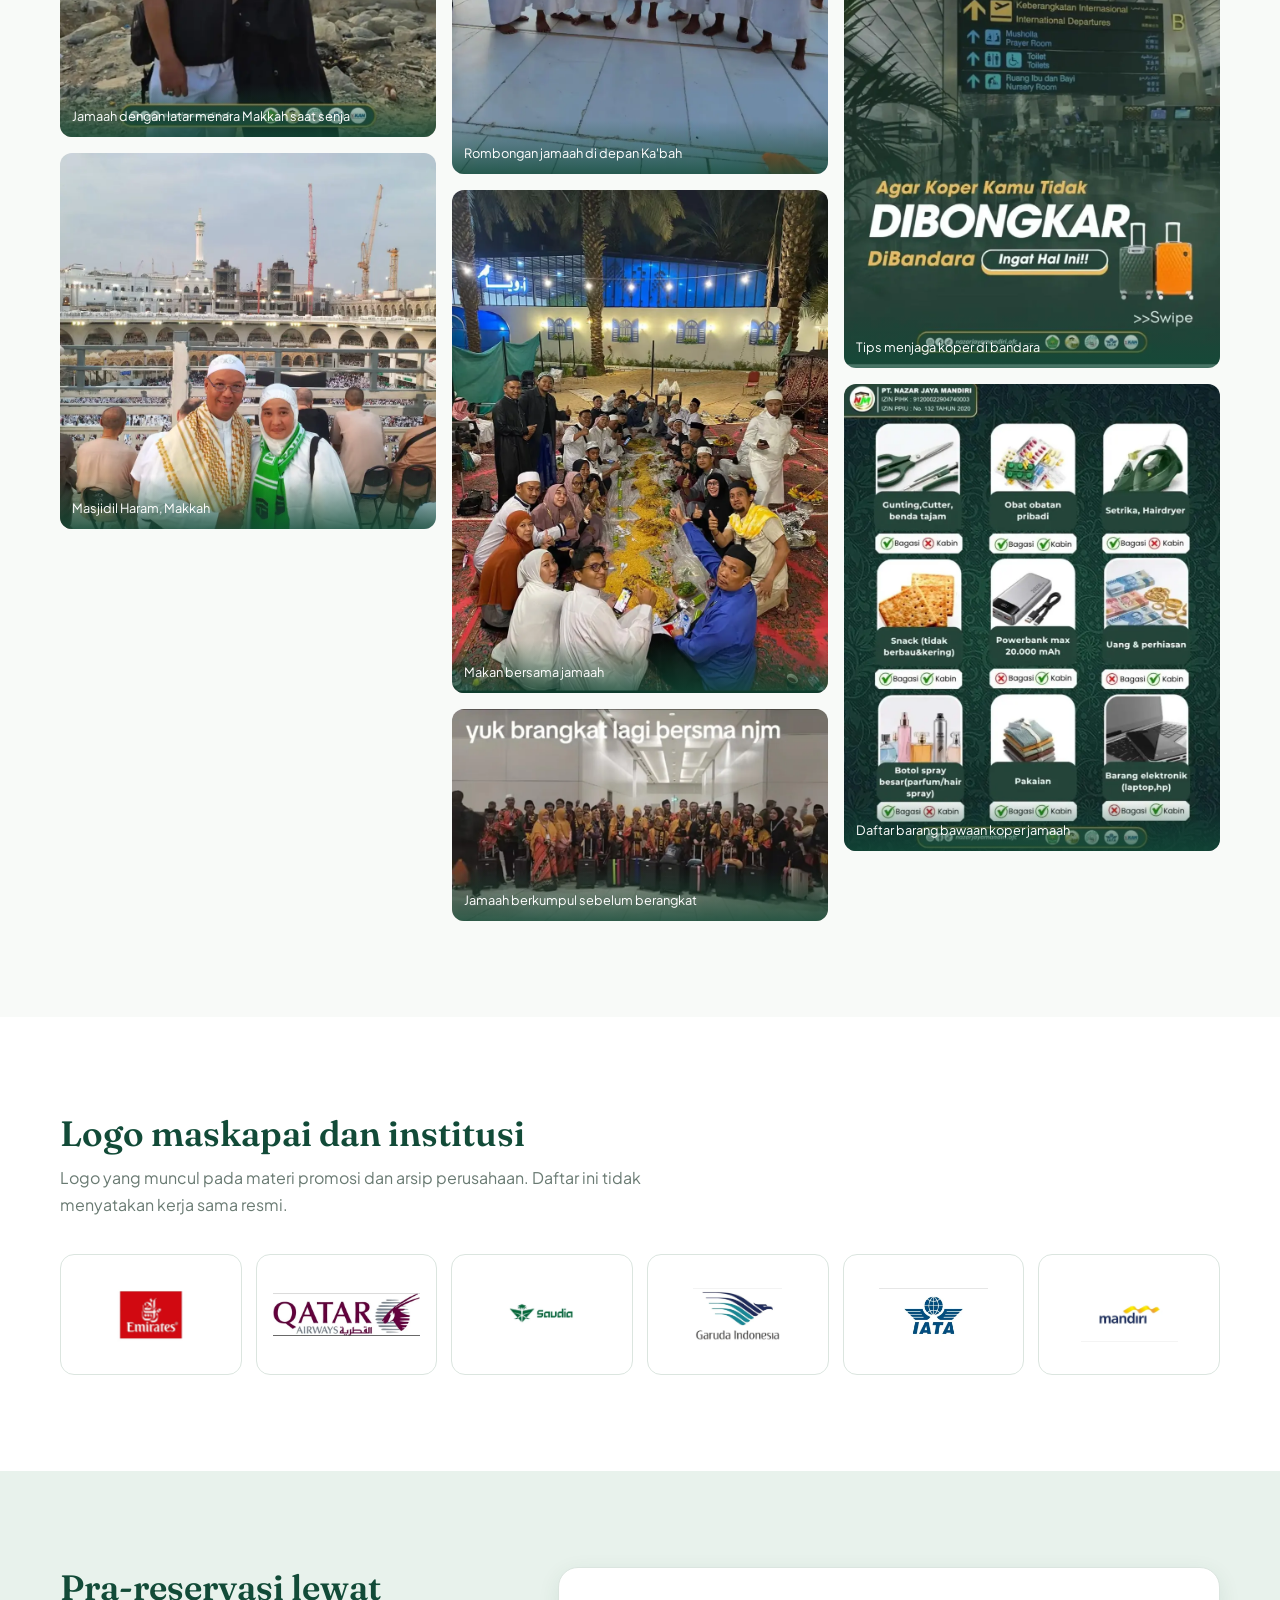
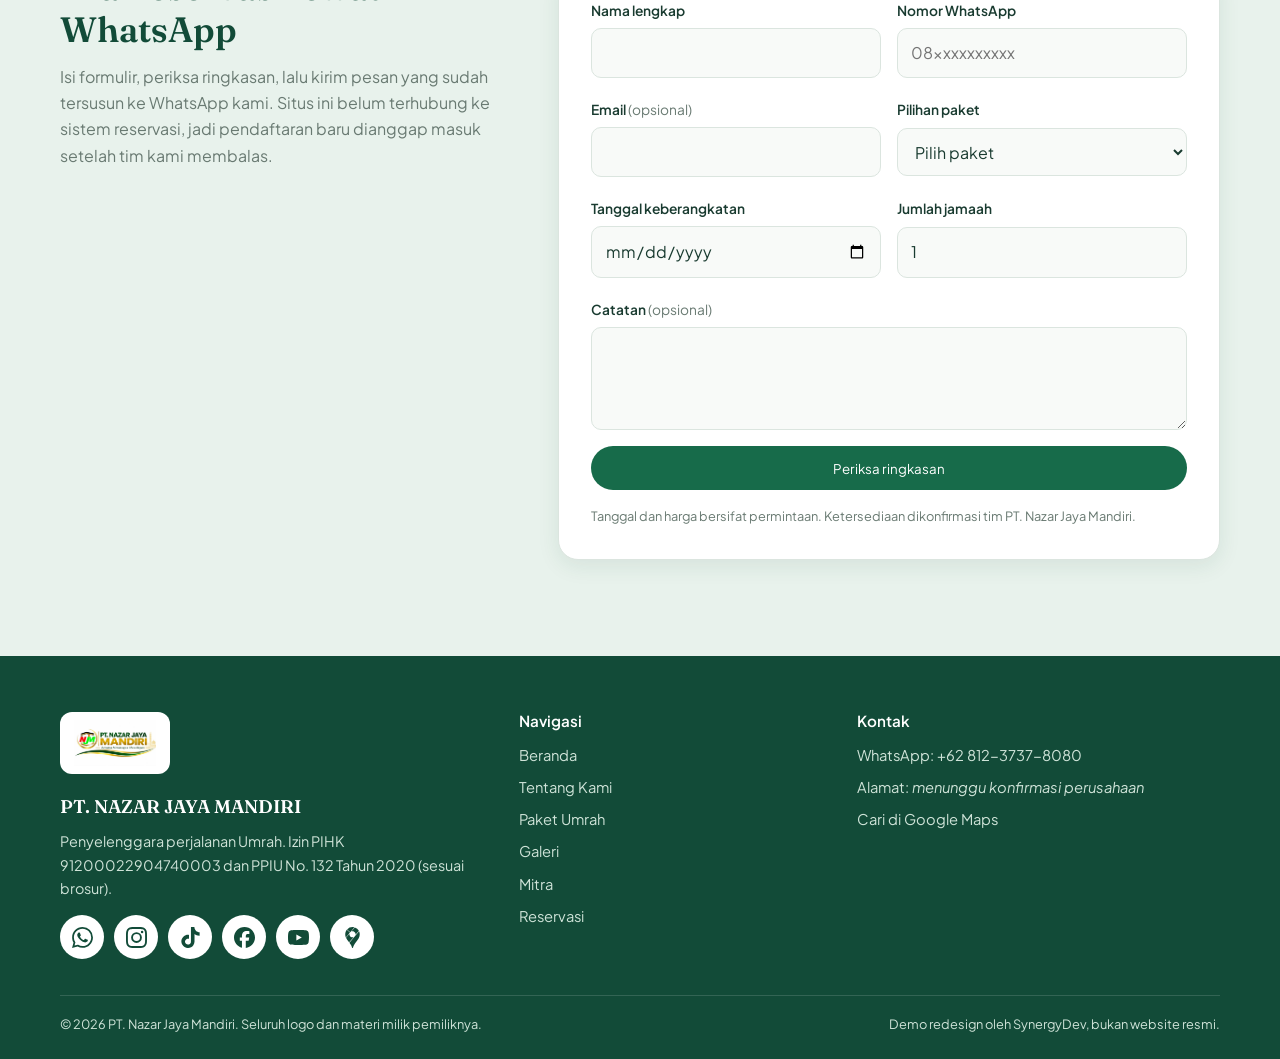
==== commit 7646065f: "Add files via upload" ====
--- a/index.html
+++ b/index.html
@@ -1,45 +1,114 @@
-<!doctype html>
+<!DOCTYPE html>
 <html lang="id">
 <head>
-<meta charset="utf-8"><meta name="viewport" content="width=device-width,initial-scale=1">
-<meta name="theme-color" content="#124b38">
-<title>PT. Nazar Jaya Mandiri | Perjalanan Umrah</title>
-<meta name="description" content="Kenali PT. Nazar Jaya Mandiri, biro perjalanan dan wisata di Jimbaran, Bali. Lihat informasi paket Umrah dan konsultasikan rencana perjalanan Anda.">
-<meta property="og:title" content="PT. Nazar Jaya Mandiri"><meta property="og:description" content="Mendampingi perjalanan ibadah dengan pelayanan yang amanah dan profesional."><meta property="og:type" content="website">
-<link rel="icon" href="assets/images/image-14.jpeg"><link rel="stylesheet" href="styles.css">
+<meta charset="utf-8">
+<meta name="viewport" content="width=device-width,initial-scale=1">
+<title>PT. Nazar Jaya Mandiri | Paket Umrah Surabaya & Jakarta (Demo Redesign)</title>
+<meta name="description" content="Demo redesign website PT. Nazar Jaya Mandiri: informasi paket Umrah, galeri perjalanan, dan konsultasi via WhatsApp.">
+<meta property="og:title" content="PT. Nazar Jaya Mandiri – Paket Umrah">
+<meta property="og:description" content="Paket Umrah, galeri perjalanan, dan konsultasi WhatsApp. Demo redesign oleh SynergyDev.">
+<meta property="og:type" content="website">
+<meta property="og:image" content="assets/img/hero.webp">
+<meta name="theme-color" content="#124B38">
+<link rel="icon" type="image/webp" href="assets/img/emblem-njm.webp">
+<link rel="preconnect" href="https://fonts.googleapis.com"><link rel="preconnect" href="https://fonts.gstatic.com" crossorigin>
+<link rel="stylesheet" href="https://fonts.googleapis.com/css2?family=Fraunces:wght@500;600&family=Plus+Jakarta+Sans:wght@400;500;600;700&display=swap">
+<link rel="stylesheet" href="css/style.css">
 </head>
 <body>
-<div class="topbar"><div class="container topbar-inner"><span>Jimbaran, Bali</span><a href="tel:+6281237378080">Hubungi kami: 0812-3737-8080</a></div></div>
-<header class="header"><div class="container nav-wrap">
-<a class="brand" href="#beranda"><img src="assets/images/image-15.jpeg" alt="Logo PT Nazar Jaya Mandiri"><span>PT. NAZAR JAYA MANDIRI<small>Perjalanan Ibadah & Wisata</small></span></a>
-<button class="menu-toggle" aria-label="Buka navigasi" aria-expanded="false">☰</button>
-<nav class="nav" id="nav"><a href="#beranda">Beranda</a><a href="#tentang">Tentang</a><a href="#paket">Paket Umrah</a><a href="#galeri">Galeri</a><a href="#mitra">Referensi</a><a href="#kontak" class="nav-cta">Konsultasi</a></nav>
+<a class="skip" href="#main">Lewati ke konten</a>
+<div class="topbar"><div class="wrap"><span><b>Demo redesign oleh SynergyDev</b>, bukan website resmi perusahaan</span><span>WhatsApp: +62 812-3737-8080</span></div></div>
+<header class="site" id="hd"><div class="wrap hrow">
+<a class="brand" href="#beranda" aria-label="PT. Nazar Jaya Mandiri, ke beranda"><img src="assets/img/logo-njm.webp" width="82" height="46" alt="Logo PT. Nazar Jaya Mandiri"><span>PT. NAZAR JAYA<br>MANDIRI</span></a>
+<nav id="nav" aria-label="Navigasi utama"><ul>
+<li><a href="#beranda">Beranda</a></li><li><a href="#tentang">Tentang Kami</a></li><li><a href="#paket">Paket Umrah</a></li><li><a href="#galeri">Galeri</a></li><li><a href="#mitra">Mitra</a></li><li><a href="#kontak">Kontak</a></li></ul></nav>
+<a class="btn btn-p btn-sm hcta" href="https://wa.me/6281237378080" target="_blank" rel="noopener" aria-label="Konsultasi via WhatsApp"><svg class="ico" viewBox="0 0 24 24" aria-hidden="true" focusable="false"><path d="M17.472 14.382c-.297-.149-1.758-.867-2.03-.967-.273-.099-.471-.148-.67.15-.197.297-.767.966-.94 1.164-.173.199-.347.223-.644.075-.297-.15-1.255-.463-2.39-1.475-.883-.788-1.48-1.761-1.653-2.059-.173-.297-.018-.458.13-.606.134-.133.298-.347.446-.52s.198-.298.298-.497c.099-.198.05-.371-.025-.52s-.669-1.612-.916-2.207c-.242-.579-.487-.5-.669-.51a13 13 0 0 0-.57-.01c-.198 0-.52.074-.792.372-.272.297-1.04 1.016-1.04 2.479 0 1.462 1.065 2.875 1.213 3.074s2.096 3.2 5.077 4.487c.709.306 1.262.489 1.694.625.712.227 1.36.195 1.871.118.571-.085 1.758-.719 2.006-1.413s.248-1.289.173-1.413c-.074-.124-.272-.198-.57-.347m-5.421 7.403h-.004a9.87 9.87 0 0 1-5.031-1.378l-.361-.214-3.741.982.998-3.648-.235-.374a9.86 9.86 0 0 1-1.51-5.26c.001-5.45 4.436-9.884 9.888-9.884 2.64 0 5.122 1.03 6.988 2.898a9.82 9.82 0 0 1 2.893 6.994c-.003 5.45-4.437 9.884-9.885 9.884m8.413-18.297A11.82 11.82 0 0 0 12.05 0C5.495 0 .16 5.335.157 11.892c0 2.096.547 4.142 1.588 5.945L.057 24l6.305-1.654a11.9 11.9 0 0 0 5.683 1.448h.005c6.554 0 11.89-5.335 11.893-11.893a11.82 11.82 0 0 0-3.48-8.413"/></svg> Konsultasi</a>
+<button class="burger" id="bg" aria-label="Buka menu" aria-expanded="false" aria-controls="nav"><i></i></button>
 </div></header>
-<main>
-<section class="hero" id="beranda"><div class="hero-bg"></div><div class="container hero-content"><div class="eyebrow"><span></span> MELANGKAH DENGAN NIAT BAIK</div><h1>Perjalanan ibadah,<br><em>lebih tenang dan terarah.</em></h1><p>Rencanakan perjalanan Umrah Anda bersama PT. Nazar Jaya Mandiri. Dapatkan informasi awal dan konsultasi langsung dengan tim kami.</p><div class="hero-actions"><a class="btn btn-light" href="#paket">Jelajahi Paket <b>↗</b></a><a class="btn btn-outline" href="https://wa.me/6281237378080" target="_blank" rel="noopener">Konsultasi WhatsApp</a></div><div class="hero-note">Informasi paket dan jadwal dapat berubah. Konfirmasi detail terbaru kepada pihak travel.</div></div><div class="hero-image"><img src="assets/images/image-25.jpeg" alt="Suasana Masjidil Haram dan Ka'bah"></div></section>
-<section class="trust-strip"><div class="container trust-grid"><div><strong>5.0/5</strong><span>Rating Google Maps*</span></div><div><strong>11 ulasan</strong><span>Ulasan yang tercantum*</span></div><div><strong>Jimbaran</strong><span>Kabupaten Badung, Bali</span></div><div class="trust-disclaimer">*Berdasarkan informasi listing Google Maps yang diberikan untuk penyusunan demo.</div></div></section>
-<section class="section" id="tentang"><div class="container about-grid"><div class="about-photo"><img src="assets/images/image-08.jpeg" alt="Dokumentasi jamaah NJM"><div class="photo-tag">Dokumentasi perjalanan</div></div><div class="about-copy"><div class="section-kicker">TENTANG KAMI</div><h2>Mendampingi langkah<br><em>menuju Tanah Suci.</em></h2><p>PT. Nazar Jaya Mandiri merupakan biro perjalanan dan wisata yang berlokasi di Jimbaran, Kabupaten Badung, Bali. Melalui halaman demo ini, calon jamaah dapat mengenal informasi perusahaan, melihat materi paket, dan menghubungi tim untuk mendapatkan penjelasan lebih lanjut.</p><p class="muted">Kami percaya persiapan perjalanan ibadah perlu dimulai dengan informasi yang jelas dan komunikasi yang baik.</p><a class="text-link" href="#kontak">Kenali informasi perusahaan <span>→</span></a></div></div></section>
-<section class="section soft" id="paket"><div class="container"><div class="section-heading"><div><div class="section-kicker">PILIH PERJALANAN</div><h2>Katalog paket <em>Umrah</em></h2><p>Jelajahi materi paket yang tersedia. Hubungi tim untuk memastikan harga, tanggal, fasilitas, dan ketersediaan terbaru.</p></div><span class="demo-chip">Materi brosur · perlu konfirmasi</span></div>
-<div class="filter-row"><input id="searchPackage" type="search" placeholder="Cari paket..." aria-label="Cari paket"><select id="sortPackage" aria-label="Urutkan paket"><option value="default">Urutan rekomendasi</option><option value="low">Harga terendah</option><option value="high">Harga tertinggi</option></select></div>
-<div class="package-grid" id="packageGrid">
-<article class="package-card" data-price="29500000" data-name="umrah syawal"><div class="package-cover"><img src="assets/images/image-02.jpeg" alt="Materi brosur Umrah Syawal"><span class="package-label">Materi brosur</span></div><div class="package-body"><div class="package-meta">PROGRAM UMRAH</div><h3>Umrah Syawal</h3><p>Materi paket mencantumkan keberangkatan dari Jakarta dan Qatar Airways. Rincian perlu dikonfirmasi.</p><div class="package-bottom"><div><small>Harga pada brosur</small><strong>Rp29.500.000</strong></div><button class="btn btn-green reserve-btn" data-package="Umrah Syawal">Tanya paket</button></div></div></article>
-<article class="package-card" data-price="32500000" data-name="umrah september"><div class="package-cover"><img src="assets/images/image-03.jpeg" alt="Materi brosur program Umrah"><span class="package-label">Materi brosur</span></div><div class="package-body"><div class="package-meta">PROGRAM UMRAH</div><h3>Program Umrah September</h3><p>Materi brosur menampilkan harga Rp32.500.000. Jadwal dan fasilitas wajib dikonfirmasi.</p><div class="package-bottom"><div><small>Harga pada brosur</small><strong>Rp32.500.000</strong></div><button class="btn btn-green reserve-btn" data-package="Program Umrah September">Tanya paket</button></div></div></article>
-<article class="package-card" data-price="0" data-name="umrah turki"><div class="package-cover"><img src="assets/images/image-01.jpeg" alt="Materi brosur Umrah Turki"><span class="package-label">Materi brosur</span></div><div class="package-body"><div class="package-meta">PROGRAM UMRAH PLUS</div><h3>Umrah Turki</h3><p>Materi brosur Umrah Turki tersedia dalam arsip. Harga dan detail perjalanan belum dimasukkan.</p><div class="package-bottom"><div><small>Harga & jadwal</small><strong>Hubungi travel</strong></div><button class="btn btn-green reserve-btn" data-package="Umrah Turki">Tanya paket</button></div></div></article>
-</div><p class="fineprint">Catatan: nama program dan angka harga di atas diambil dari materi brosur yang diunggah, bukan penawaran aktif yang telah diverifikasi. Seluruh detail wajib dikonfirmasi langsung kepada PT. Nazar Jaya Mandiri.</p></div></section>
-<section class="section" id="galeri"><div class="container"><div class="section-heading"><div><div class="section-kicker">MOMEN PERJALANAN</div><h2>Galeri <em>dokumentasi</em></h2><p>Beberapa foto dari arsip yang disediakan untuk konsep website ini.</p></div></div><div class="gallery-grid">
-<button class="gallery-item tall" data-full="assets/images/image-09.jpeg"><img src="assets/images/image-09.jpeg" alt="Dokumentasi jamaah di perjalanan"><span>Dokumentasi jamaah</span></button>
-<button class="gallery-item" data-full="assets/images/image-07.jpeg"><img src="assets/images/image-07.jpeg" alt="Jamaah dalam kegiatan bersama"><span>Kebersamaan jamaah</span></button>
-<button class="gallery-item" data-full="assets/images/image-10.jpeg"><img src="assets/images/image-10.jpeg" alt="Dokumentasi perjalanan"><span>Perjalanan ibadah</span></button>
-<button class="gallery-item" data-full="assets/images/image-25.jpeg"><img src="assets/images/image-25.jpeg" alt="Ka'bah di Masjidil Haram"><span>Masjidil Haram</span></button>
-<button class="gallery-item wide" data-full="assets/images/image-06.jpeg"><img src="assets/images/image-06.jpeg" alt="Dokumentasi jamaah"><span>Dokumentasi jamaah</span></button>
+<main id="main">
+<section class="hero" id="beranda" style="padding:56px 0">
+<img src="assets/img/hero.webp" alt="Jamaah menghadap Ka'bah di Masjidil Haram, Makkah" fetchpriority="high" width="1600" height="900">
+<div class="wrap">
+<h1>Perjalanan Umrah yang tertata, dari Surabaya dan Jakarta</h1>
+<p>Lihat paket, bandingkan jadwal, lalu tanyakan langsung ke tim kami lewat WhatsApp.</p>
+<div class="cta"><a class="btn btn-wa" href="#paket">Jelajahi Paket</a><a class="btn btn-ghost" href="https://wa.me/6281237378080" target="_blank" rel="noopener"><svg class="ico" viewBox="0 0 24 24" aria-hidden="true" focusable="false"><path d="M17.472 14.382c-.297-.149-1.758-.867-2.03-.967-.273-.099-.471-.148-.67.15-.197.297-.767.966-.94 1.164-.173.199-.347.223-.644.075-.297-.15-1.255-.463-2.39-1.475-.883-.788-1.48-1.761-1.653-2.059-.173-.297-.018-.458.13-.606.134-.133.298-.347.446-.52s.198-.298.298-.497c.099-.198.05-.371-.025-.52s-.669-1.612-.916-2.207c-.242-.579-.487-.5-.669-.51a13 13 0 0 0-.57-.01c-.198 0-.52.074-.792.372-.272.297-1.04 1.016-1.04 2.479 0 1.462 1.065 2.875 1.213 3.074s2.096 3.2 5.077 4.487c.709.306 1.262.489 1.694.625.712.227 1.36.195 1.871.118.571-.085 1.758-.719 2.006-1.413s.248-1.289.173-1.413c-.074-.124-.272-.198-.57-.347m-5.421 7.403h-.004a9.87 9.87 0 0 1-5.031-1.378l-.361-.214-3.741.982.998-3.648-.235-.374a9.86 9.86 0 0 1-1.51-5.26c.001-5.45 4.436-9.884 9.888-9.884 2.64 0 5.122 1.03 6.988 2.898a9.82 9.82 0 0 1 2.893 6.994c-.003 5.45-4.437 9.884-9.885 9.884m8.413-18.297A11.82 11.82 0 0 0 12.05 0C5.495 0 .16 5.335.157 11.892c0 2.096.547 4.142 1.588 5.945L.057 24l6.305-1.654a11.9 11.9 0 0 0 5.683 1.448h.005c6.554 0 11.89-5.335 11.893-11.893a11.82 11.82 0 0 0-3.48-8.413"/></svg> Konsultasi WhatsApp</a></div>
+<div class="legal"><span>Izin PIHK: 91200022904740003</span><span>Izin PPIU: No. 132 Tahun 2020</span></div>
+</div></section>
+
+<section id="tentang"><div class="wrap">
+<div class="about rv">
+<figure><img src="assets/img/g-kabah-jamaah.webp" alt="Rombongan jamaah berpakaian ihram di depan Ka'bah" loading="lazy" width="900" height="1208"></figure>
+<div><h2>Tentang PT. Nazar Jaya Mandiri</h2>
+<p>PT. Nazar Jaya Mandiri adalah penyelenggara perjalanan Umrah dengan izin PIHK dan PPIU yang tercantum pada materi resmi perusahaan. Slogannya: <em>Build Your Better Future</em>.</p>
+<p>Paket pada brosur perusahaan mencakup tiket pesawat PP, visa Umrah, hotel di Makkah dan Madinah, bus city tour Saudi, muthawwif, asuransi, dan perlengkapan.</p>
+<a class="btn btn-o" href="#kontak">Hubungi kami</a></div></div>
+<div class="feat">
+<div class="rv"><svg viewBox="0 0 24 24" aria-hidden="true"><path d="M3 11l18-7-6 16-3-7-9-2z"/></svg><h3>Tiket dan visa</h3><p>Pesawat pergi-pulang dan visa Umrah sudah termasuk dalam harga paket.</p></div>
+<div class="rv"><svg viewBox="0 0 24 24" aria-hidden="true"><path d="M4 21V8l8-5 8 5v13M9 21v-6h6v6"/></svg><h3>Hotel Makkah dan Madinah</h3><p>Hotel bintang 3 (setaraf) pada paket reguler dan Syawal, sesuai brosur.</p></div>
+<div class="rv"><svg viewBox="0 0 24 24" aria-hidden="true"><circle cx="12" cy="8" r="4"/><path d="M4 21c0-4 4-6 8-6s8 2 8 6"/></svg><h3>Pendampingan ibadah</h3><p>Tour leader dan muthawwif mendampingi jamaah selama di Tanah Suci.</p></div>
 </div></div></section>
-<section class="section soft" id="mitra"><div class="container"><div class="section-heading centered"><div class="section-kicker">INFORMASI PENDUKUNG</div><h2>Referensi maskapai &amp; <em>organisasi</em></h2><p>Logo yang tercantum pada arsip materi. Penampilannya tidak menyatakan atau mengonfirmasi hubungan kemitraan resmi dengan NJM.</p></div><div class="partner-grid">
-<div class="partner"><img src="assets/images/image-18.jpeg" alt="Qatar Airways"></div><div class="partner"><img src="assets/images/image-19.jpeg" alt="Emirates"></div><div class="partner"><img src="assets/images/image-20.jpeg" alt="Saudia"></div><div class="partner"><img src="assets/images/image-22.jpeg" alt="Garuda Indonesia"></div><div class="partner"><img src="assets/images/image-21.jpeg" alt="Bank Mandiri"></div><div class="partner"><img src="assets/images/image-23.jpeg" alt="IATA"></div></div></div></section>
-<section class="cta-section"><div class="container cta-inner"><div><div class="section-kicker light-kicker">MULAI DENGAN KONSULTASI</div><h2>Ada yang ingin<br><em>Anda tanyakan?</em></h2><p>Diskusikan rencana perjalanan dan dapatkan informasi paket langsung dari tim PT. Nazar Jaya Mandiri.</p></div><a class="btn btn-light" href="https://wa.me/6281237378080?text=Assalamualaikum%2C%20saya%20ingin%20konsultasi%20mengenai%20paket%20Umrah." target="_blank" rel="noopener">Hubungi via WhatsApp ↗</a></div></section>
-<section class="section contact" id="kontak"><div class="container contact-grid"><div><div class="section-kicker">HUBUNGI KAMI</div><h2>Informasi &amp; <em>kontak</em></h2><p>Untuk informasi paket, jadwal, dan ketersediaan, silakan hubungi kontak resmi yang tercantum.</p><div class="contact-line"><span>WhatsApp / Telepon</span><a href="tel:+6281237378080">0812-3737-8080</a></div><div class="contact-line"><span>Alamat</span><strong>Jl. Taman Graha Permai, Jl. Taman Griya No.25 Blok G, Jimbaran, Kec. Kuta Selatan, Kabupaten Badung, Bali 80361</strong></div><div class="socials"><a href="https://www.instagram.com/nazarjayamandiri/" target="_blank" rel="noopener">Instagram ↗</a><a href="https://www.facebook.com/share/1EPm9rjmwn/" target="_blank" rel="noopener">Facebook ↗</a><a href="https://www.tiktok.com/@nazarjayamandiri8" target="_blank" rel="noopener">TikTok ↗</a><a href="https://youtube.com/@nazarjayamandiri.official" target="_blank" rel="noopener">YouTube ↗</a></div></div><div class="map-card"><div class="map-placeholder"><span>PT. NAZAR JAYA MANDIRI</span><strong>Jimbaran · Bali</strong><small>Lokasi berdasarkan informasi Google Maps yang diberikan</small></div><a class="btn btn-green" target="_blank" rel="noopener" href="https://www.google.com/maps/search/?api=1&query=PT.+Nazar+Jaya+Mandiri+Jimbaran+Bali">Buka Google Maps ↗</a></div></div></section>
+
+<section class="packages" id="paket"><div class="wrap">
+<div class="sec-head rv"><h2>Paket Umrah</h2><p>Data diambil dari tiga brosur perusahaan di arsip. Harga dan jadwal dapat berubah, jadi konfirmasi dulu ke tim kami.</p></div>
+<div class="grid" id="pk"></div>
+<p class="note">Harga dan jadwal bisa berubah sewaktu-waktu mengikuti kebijakan pemerintah atau maskapai (sesuai catatan pada brosur). Jadwal 23 September 2026 pada brosur Reguler sudah lewat, tanyakan keberangkatan berikutnya.</p>
+</div></section>
+
+<section id="galeri"><div class="wrap">
+<div class="sec-head rv"><h2>Galeri Perjalanan</h2><p>Dokumentasi dari arsip yang diberikan. Klik foto untuk memperbesar.</p></div>
+<div class="filters rv" role="group" aria-label="Filter kategori galeri">
+<button aria-pressed="true" data-f="all">Semua</button><button aria-pressed="false" data-f="Makkah">Makkah</button><button aria-pressed="false" data-f="Jamaah">Jamaah</button><button aria-pressed="false" data-f="Keberangkatan">Keberangkatan</button><button aria-pressed="false" data-f="Informasi">Informasi</button></div>
+<div class="masonry" id="gl"></div>
+</div></section>
+
+<section class="partners" id="mitra"><div class="wrap">
+<div class="sec-head rv"><h2>Logo maskapai dan institusi</h2><p>Logo yang muncul pada materi promosi dan arsip perusahaan. Daftar ini tidak menyatakan kerja sama resmi.</p></div>
+<div class="pgrid rv">
+<div><img src="assets/img/mitra-emirates.webp" alt="Logo Emirates" loading="lazy"></div>
+<div><img src="assets/img/mitra-qatar.webp" alt="Logo Qatar Airways" loading="lazy"></div>
+<div><img src="assets/img/mitra-saudia.webp" alt="Logo Saudia" loading="lazy"></div>
+<div><img src="assets/img/mitra-garuda.webp" alt="Logo Garuda Indonesia" loading="lazy"></div>
+<div><img src="assets/img/mitra-iata.webp" alt="Logo IATA" loading="lazy"></div>
+<div><img src="assets/img/mitra-mandiri.webp" alt="Logo Bank Mandiri" loading="lazy"></div>
+</div></div></section>
+
+<section class="packages" id="reservasi"><div class="wrap reserve">
+<div class="rv"><h2>Pra-reservasi lewat WhatsApp</h2><p>Isi formulir, periksa ringkasan, lalu kirim pesan yang sudah tersusun ke WhatsApp kami. Situs ini belum terhubung ke sistem reservasi, jadi pendaftaran baru dianggap masuk setelah tim kami membalas.</p></div>
+<form id="rf" novalidate class="rv">
+<div class="f"><label for="nm">Nama lengkap</label><input id="nm" name="nm" autocomplete="name" required><span class="err"></span></div>
+<div class="f"><label for="wa">Nomor WhatsApp</label><input id="wa" name="wa" inputmode="tel" autocomplete="tel" placeholder="08xxxxxxxxxx" required><span class="err"></span></div>
+<div class="f"><label for="em">Email <i>(opsional)</i></label><input id="em" name="em" type="email" autocomplete="email"><span class="err"></span></div>
+<div class="f"><label for="pk2">Pilihan paket</label><select id="pk2" name="pk2" required></select><span class="err"></span></div>
+<div class="f"><label for="dt">Tanggal keberangkatan</label><input id="dt" name="dt" type="date" required><span class="err"></span></div>
+<div class="f"><label for="jm">Jumlah jamaah</label><input id="jm" name="jm" type="number" min="1" max="50" value="1" required><span class="err"></span></div>
+<div class="f full"><label for="ct">Catatan <i>(opsional)</i></label><textarea id="ct" name="ct" rows="3"></textarea></div>
+<div class="sum" id="sm" aria-live="polite"></div>
+<div class="msg" id="mg" role="status"></div>
+<button class="btn btn-p full" style="grid-column:1/-1" type="submit">Periksa ringkasan</button>
+<p class="fact">Tanggal dan harga bersifat permintaan. Ketersediaan dikonfirmasi tim PT. Nazar Jaya Mandiri.</p>
+</form></div></section>
 </main>
-<footer class="footer"><div class="container footer-inner"><div class="footer-brand"><img src="assets/images/image-15.jpeg" alt="Logo NJM"><p>PT. Nazar Jaya Mandiri<br>Perjalanan Ibadah &amp; Wisata</p></div><div class="footer-right"><span>© <span id="year"></span> PT. Nazar Jaya Mandiri · Konsep website oleh SynergyDev</span><small>DEMO WEBSITE — belum merupakan situs resmi atau publikasi yang disetujui perusahaan.</small></div></div></footer>
-<div class="modal" id="reservationModal" aria-hidden="true"><div class="modal-panel"><button class="modal-close" aria-label="Tutup">×</button><div class="section-kicker">KONSULTASI PAKET</div><h2>Rencanakan <em>perjalanan Anda</em></h2><p class="modal-intro">Isi data singkat berikut. Pesan akan disiapkan untuk dikirim melalui WhatsApp setelah Anda menekan tombol.</p><form id="reservationForm"><label>Nama lengkap<input name="name" required placeholder="Nama Anda"></label><label>Nomor WhatsApp<input name="phone" required inputmode="tel" placeholder="08xxxxxxxxxx"></label><label>Paket yang diminati<select name="package" id="selectedPackage"><option>Umrah Syawal</option><option>Program Umrah September</option><option>Umrah Turki</option><option>Belum menentukan</option></select></label><label>Jumlah jamaah<input name="people" type="number" min="1" value="1" required></label><label>Catatan (opsional)<textarea name="note" rows="3" placeholder="Pertanyaan atau kebutuhan khusus"></textarea></label><button class="btn btn-green full" type="submit">Lanjutkan ke WhatsApp ↗</button><small>Form ini tidak mengirim atau menyimpan data ke server. WhatsApp akan terbuka setelah Anda menyetujui.</small></form></div></div>
-<div class="lightbox" id="lightbox" aria-hidden="true"><button aria-label="Tutup">×</button><img src="" alt="Tampilan foto galeri"></div>
-<script src="script.js"></script>
-</body></html>+
+<footer id="kontak"><div class="wrap">
+<div class="fg">
+<div><span class="flogo"><img src="assets/img/logo-njm.webp" width="82" height="46" alt="Logo PT. Nazar Jaya Mandiri" loading="lazy"></span>
+<h3 style="font-family:Fraunces,serif;font-size:1.15rem">PT. NAZAR JAYA MANDIRI</h3>
+<p>Penyelenggara perjalanan Umrah. Izin PIHK 91200022904740003 dan PPIU No. 132 Tahun 2020 (sesuai brosur).</p>
+<div class="soc">
+<a class="wa" href="https://wa.me/6281237378080" target="_blank" rel="noopener" aria-label="WhatsApp" title="WhatsApp"><svg class="ico" viewBox="0 0 24 24" aria-hidden="true" focusable="false"><path d="M17.472 14.382c-.297-.149-1.758-.867-2.03-.967-.273-.099-.471-.148-.67.15-.197.297-.767.966-.94 1.164-.173.199-.347.223-.644.075-.297-.15-1.255-.463-2.39-1.475-.883-.788-1.48-1.761-1.653-2.059-.173-.297-.018-.458.13-.606.134-.133.298-.347.446-.52s.198-.298.298-.497c.099-.198.05-.371-.025-.52s-.669-1.612-.916-2.207c-.242-.579-.487-.5-.669-.51a13 13 0 0 0-.57-.01c-.198 0-.52.074-.792.372-.272.297-1.04 1.016-1.04 2.479 0 1.462 1.065 2.875 1.213 3.074s2.096 3.2 5.077 4.487c.709.306 1.262.489 1.694.625.712.227 1.36.195 1.871.118.571-.085 1.758-.719 2.006-1.413s.248-1.289.173-1.413c-.074-.124-.272-.198-.57-.347m-5.421 7.403h-.004a9.87 9.87 0 0 1-5.031-1.378l-.361-.214-3.741.982.998-3.648-.235-.374a9.86 9.86 0 0 1-1.51-5.26c.001-5.45 4.436-9.884 9.888-9.884 2.64 0 5.122 1.03 6.988 2.898a9.82 9.82 0 0 1 2.893 6.994c-.003 5.45-4.437 9.884-9.885 9.884m8.413-18.297A11.82 11.82 0 0 0 12.05 0C5.495 0 .16 5.335.157 11.892c0 2.096.547 4.142 1.588 5.945L.057 24l6.305-1.654a11.9 11.9 0 0 0 5.683 1.448h.005c6.554 0 11.89-5.335 11.893-11.893a11.82 11.82 0 0 0-3.48-8.413"/></svg></a>
+<a class="ig" href="https://www.instagram.com/nazarjayamandiri/" target="_blank" rel="noopener" aria-label="Instagram" title="Instagram"><svg class="ico" viewBox="0 0 24 24" aria-hidden="true" focusable="false"><path d="M7.03.084c-1.277.06-2.149.264-2.91.563a5.9 5.9 0 0 0-2.124 1.388 5.9 5.9 0 0 0-1.38 2.127C.321 4.926.12 5.8.064 7.076s-.069 1.688-.063 4.947.021 3.667.083 4.947c.061 1.277.264 2.149.563 2.911.308.789.72 1.457 1.388 2.123a5.9 5.9 0 0 0 2.129 1.38c.763.295 1.636.496 2.913.552 1.278.056 1.689.069 4.947.063s3.668-.021 4.947-.082c1.28-.06 2.147-.265 2.91-.563a5.9 5.9 0 0 0 2.123-1.388 5.9 5.9 0 0 0 1.38-2.129c.295-.763.496-1.636.551-2.912.056-1.28.07-1.69.063-4.948-.006-3.258-.02-3.667-.081-4.947-.06-1.28-.264-2.148-.564-2.911a5.9 5.9 0 0 0-1.387-2.123 5.86 5.86 0 0 0-2.128-1.38C19.074.322 18.202.12 16.924.066 15.647.009 15.236-.006 11.977 0S8.31.021 7.03.084m.14 21.693c-1.17-.05-1.805-.245-2.228-.408a3.7 3.7 0 0 1-1.382-.895 3.7 3.7 0 0 1-.9-1.378c-.165-.423-.363-1.058-.417-2.228-.06-1.264-.072-1.644-.08-4.848-.006-3.204.006-3.583.061-4.848.05-1.169.246-1.805.408-2.228.216-.561.477-.96.895-1.382a3.7 3.7 0 0 1 1.379-.9c.423-.165 1.057-.361 2.227-.417 1.265-.06 1.644-.072 4.848-.08 3.203-.006 3.583.006 4.85.062 1.168.05 1.804.244 2.227.408.56.216.96.475 1.382.895s.681.817.9 1.378c.165.422.362 1.056.417 2.227.06 1.265.074 1.645.08 4.848.005 3.203-.006 3.583-.061 4.848-.051 1.17-.245 1.805-.408 2.23-.216.56-.477.96-.896 1.38a3.7 3.7 0 0 1-1.378.9c-.422.165-1.058.362-2.226.418-1.266.06-1.645.072-4.85.079s-3.582-.006-4.848-.06m9.783-16.192a1.44 1.44 0 1 0 1.437-1.442 1.44 1.44 0 0 0-1.437 1.442M5.839 12.012a6.161 6.161 0 1 0 12.323-.024 6.162 6.162 0 0 0-12.323.024M8 12.008A4 4 0 1 1 12.008 16 4 4 0 0 1 8 12.008"/></svg></a>
+<a class="tt" href="https://www.tiktok.com/@nazarjayamandiri8" target="_blank" rel="noopener" aria-label="TikTok" title="TikTok"><svg class="ico" viewBox="0 0 24 24" aria-hidden="true" focusable="false"><path d="M12.525.02c1.31-.02 2.61-.01 3.91-.02.08 1.53.63 3.09 1.75 4.17 1.12 1.11 2.7 1.62 4.24 1.79v4.03c-1.44-.05-2.89-.35-4.2-.97-.57-.26-1.1-.59-1.62-.93-.01 2.92.01 5.84-.02 8.75-.08 1.4-.54 2.79-1.35 3.94-1.31 1.92-3.58 3.17-5.91 3.21-1.43.08-2.86-.31-4.08-1.03-2.02-1.19-3.44-3.37-3.65-5.71-.02-.5-.03-1-.01-1.49.18-1.9 1.12-3.72 2.58-4.96 1.66-1.44 3.98-2.13 6.15-1.72.02 1.48-.04 2.96-.04 4.44-.99-.32-2.15-.23-3.02.37-.63.41-1.11 1.04-1.36 1.75-.21.51-.15 1.07-.14 1.61.24 1.64 1.82 3.02 3.5 2.87 1.12-.01 2.19-.66 2.77-1.61.19-.33.4-.67.41-1.06.1-1.79.06-3.57.07-5.36.01-4.03-.01-8.05.02-12.07"/></svg></a>
+<a class="fb" href="https://www.facebook.com/share/1EPm9rjmwn/" target="_blank" rel="noopener" aria-label="Facebook" title="Facebook"><svg class="ico" viewBox="0 0 24 24" aria-hidden="true" focusable="false"><path d="M9.101 23.691v-7.98H6.627v-3.667h2.474v-1.58c0-4.085 1.848-5.978 5.858-5.978.401 0 .955.042 1.468.103a9 9 0 0 1 1.141.195v3.325a9 9 0 0 0-.653-.036 27 27 0 0 0-.733-.009c-.707 0-1.259.096-1.675.309a1.7 1.7 0 0 0-.679.622c-.258.42-.374.995-.374 1.752v1.297h3.919l-.386 2.103-.287 1.564h-3.246v8.245C19.396 23.238 24 18.179 24 12.044c0-6.627-5.373-12-12-12s-12 5.373-12 12c0 5.628 3.874 10.35 9.101 11.647"/></svg></a>
+<a class="yt" href="https://youtube.com/@nazarjayamandiri.official" target="_blank" rel="noopener" aria-label="YouTube" title="YouTube"><svg class="ico" viewBox="0 0 24 24" aria-hidden="true" focusable="false"><path d="M23.498 6.186a3.02 3.02 0 0 0-2.122-2.136C19.505 3.545 12 3.545 12 3.545s-7.505 0-9.377.505A3.02 3.02 0 0 0 .502 6.186C0 8.07 0 12 0 12s0 3.93.502 5.814a3.02 3.02 0 0 0 2.122 2.136c1.871.505 9.376.505 9.376.505s7.505 0 9.377-.505a3.02 3.02 0 0 0 2.122-2.136C24 15.93 24 12 24 12s0-3.93-.502-5.814M9.545 15.568V8.432L15.818 12z"/></svg></a>
+<a class="gm" href="https://www.google.com/maps/search/?api=1&query=PT+Nazar+Jaya+Mandiri" target="_blank" rel="noopener" aria-label="Google Maps" title="Google Maps"><svg class="ico" viewBox="0 0 24 24" aria-hidden="true" focusable="false"><path d="M19.527 4.799c1.212 2.608.937 5.678-.405 8.173-1.101 2.047-2.744 3.74-4.098 5.614-.619.858-1.244 1.75-1.669 2.727-.141.325-.263.658-.383.992-.121.333-.224.673-.34 1.008-.109.314-.236.684-.627.687h-.007c-.466-.001-.579-.53-.695-.887-.284-.874-.581-1.713-1.019-2.525-.51-.944-1.145-1.817-1.79-2.671zM8.545 7.705l-3.959 4.707c.724 1.54 1.821 2.863 2.871 4.18q.371.465.737.936l4.984-5.925-.029.01c-1.741.601-3.691-.291-4.392-1.987a3.4 3.4 0 0 1-.209-.716c-.063-.437-.077-.761-.004-1.198zM5.492 3.149l-.003.004c-1.947 2.466-2.281 5.88-1.117 8.77l4.785-5.689-.058-.05zM14.661.436l-3.838 4.563.027-.01c1.6-.551 3.403.15 4.22 1.626.176.319.323.683.377 1.045.068.446.085.773.012 1.22l-.003.016 3.836-4.561A8.38 8.38 0 0 0 14.67.439zM9.466 5.868 14.162.285l-.047-.012A8.3 8.3 0 0 0 11.986 0a8.44 8.44 0 0 0-6.169 2.766l-.016.018z"/></svg></a>
+</div></div>
+<div><h3>Navigasi</h3><ul><li><a href="#beranda">Beranda</a></li><li><a href="#tentang">Tentang Kami</a></li><li><a href="#paket">Paket Umrah</a></li><li><a href="#galeri">Galeri</a></li><li><a href="#mitra">Mitra</a></li><li><a href="#reservasi">Reservasi</a></li></ul></div>
+<div><h3>Kontak</h3><ul><li>WhatsApp: <a href="https://wa.me/6281237378080" target="_blank" rel="noopener">+62 812-3737-8080</a></li><li>Alamat: <em>menunggu konfirmasi perusahaan</em></li><li><a href="https://www.google.com/maps/search/?api=1&query=PT+Nazar+Jaya+Mandiri" target="_blank" rel="noopener">Cari di Google Maps</a></li></ul></div>
+</div>
+<div class="copy"><span>© 2026 PT. Nazar Jaya Mandiri. Seluruh logo dan materi milik pemiliknya.</span><span>Demo redesign oleh SynergyDev, bukan website resmi.</span></div>
+</div></footer>
+
+<div class="modal" id="md" role="dialog" aria-modal="true" aria-labelledby="mt"><div class="mb" id="mbx"></div></div>
+<div class="lb" id="lb" role="dialog" aria-modal="true" aria-label="Pratinjau foto"><button class="x" aria-label="Tutup">×</button><button class="pv" aria-label="Foto sebelumnya">‹</button><img alt=""><button class="nx" aria-label="Foto berikutnya">›</button><p></p></div>
+<script src="js/app.js"></script>
+</body></html>
--- a/css/style.css
+++ b/css/style.css
@@ -0,0 +1,96 @@
+:root{--forest:#124B38;--green:#176B4A;--soft:#E8F2EC;--white:#fff;--warm:#F8FAF8;--gray:#F1F4F2;--ink:#193B30;--muted:#697A72;--line:#dbe5df;--r:14px;--sh:0 6px 22px rgba(18,75,56,.09);--sh2:0 14px 34px rgba(18,75,56,.16);--hh:68px}
+*{box-sizing:border-box;margin:0}html{scroll-behavior:smooth;scroll-padding-top:calc(var(--hh) + 12px);-webkit-text-size-adjust:100%}
+body{font-family:'Plus Jakarta Sans',system-ui,-apple-system,'Segoe UI',Roboto,sans-serif;color:var(--ink);background:var(--warm);line-height:1.65;overflow-x:hidden}
+img{max-width:100%;display:block}a{color:inherit}
+h1,h2,h3{font-family:'Fraunces',Georgia,'Times New Roman',serif;line-height:1.2;color:var(--forest);font-weight:600}
+h1{font-size:clamp(1.9rem,4.2vw,3rem);color:#fff;max-width:17ch}h2{font-size:clamp(1.6rem,3vw,2.2rem)}h3{font-size:1.15rem}
+.wrap{width:min(1160px,100% - 40px);margin-inline:auto}section{padding:clamp(56px,8vw,96px) 0}
+.sec-head{max-width:620px;margin-bottom:36px}.sec-head p{color:var(--muted);margin-top:10px}
+.btn{display:inline-flex;align-items:center;justify-content:center;gap:8px;min-height:44px;padding:0 22px;border-radius:999px;border:1.5px solid transparent;font:600 .95rem inherit;font-family:inherit;text-decoration:none;cursor:pointer;transition:transform .2s,background .2s,box-shadow .2s,color .2s}
+.btn:hover{transform:translateY(-2px)}.btn:active{transform:none}
+.btn-p{background:var(--green);color:#fff}.btn-p:hover{background:var(--forest);box-shadow:var(--sh)}
+.btn-wa{background:#fff;color:var(--forest)}.btn-wa:hover{box-shadow:var(--sh2)}
+.btn-o{border-color:var(--green);color:var(--green);background:transparent}.btn-o:hover{background:var(--soft)}
+.btn-ghost{border-color:rgba(255,255,255,.7);color:#fff}.btn-ghost:hover{background:rgba(255,255,255,.14)}
+.btn-sm{min-height:40px;padding:0 16px;font-size:.88rem}
+.ico{width:18px;height:18px;fill:currentColor;flex:none}
+:focus-visible{outline:3px solid #2f9e72;outline-offset:2px}
+.skip{position:absolute;left:-999px;background:#fff;padding:8px 14px;z-index:99}.skip:focus{left:8px;top:8px}
+/* header */
+.topbar{background:var(--forest);color:#d6e8de;font-size:.8rem}.topbar .wrap{display:flex;justify-content:space-between;gap:12px;padding:7px 0;flex-wrap:wrap}.topbar b{color:#fff;font-weight:600}
+header.site{position:sticky;top:0;z-index:50;background:#fff;border-bottom:1px solid var(--line);transition:box-shadow .3s}header.site.scrolled{box-shadow:var(--sh)}
+.hrow{display:flex;align-items:center;justify-content:space-between;gap:16px;height:var(--hh)}
+.brand{display:flex;align-items:center;gap:12px;text-decoration:none;min-width:0}.brand img{height:46px;width:auto}
+.brand span{font:600 .95rem 'Fraunces',serif;color:var(--forest);line-height:1.1;white-space:nowrap}
+nav ul{display:flex;gap:4px;list-style:none;padding:0}nav a{display:block;padding:10px 12px;border-radius:8px;text-decoration:none;font-weight:500;font-size:.93rem;color:var(--ink);transition:background .2s,color .2s}nav a:hover,nav a.on{background:var(--soft);color:var(--green)}
+.burger{display:none;width:44px;height:44px;border:1px solid var(--line);border-radius:10px;background:#fff;cursor:pointer;place-items:center}
+.burger i,.burger i::before,.burger i::after{display:block;width:20px;height:2px;background:var(--forest);position:relative;transition:.25s}.burger i::before,.burger i::after{content:"";position:absolute;left:0}.burger i::before{top:-6px}.burger i::after{top:6px}
+.burger[aria-expanded=true] i{background:transparent}.burger[aria-expanded=true] i::before{top:0;transform:rotate(45deg)}.burger[aria-expanded=true] i::after{top:0;transform:rotate(-45deg)}
+/* hero */
+.hero{position:relative;min-height:min(78vh,620px);display:flex;align-items:center;color:#fff;padding:56px 0;overflow:hidden}
+.hero>img{position:absolute;inset:0;width:100%;height:100%;object-fit:cover;object-position:60% 40%}
+.hero::after{content:"";position:absolute;inset:0;background:linear-gradient(95deg,rgba(18,75,56,.88) 0%,rgba(18,75,56,.62) 45%,rgba(18,75,56,.12) 100%)}
+.hero .wrap{position:relative;z-index:2}.hero p{max-width:46ch;margin:16px 0 26px;color:#eaf4ee;font-size:1.04rem}
+.cta{display:flex;gap:12px;flex-wrap:wrap}
+.legal{display:flex;gap:10px 22px;flex-wrap:wrap;margin-top:30px;font-size:.8rem;color:#d6e8de}.legal span{border-left:2px solid #7fc3a3;padding-left:10px}
+/* about */
+.about{display:grid;grid-template-columns:1fr 1.05fr;gap:clamp(28px,5vw,64px);align-items:center}
+.about figure{border-radius:20px;overflow:hidden;box-shadow:var(--sh2);aspect-ratio:4/5;max-height:560px}.about figure img{width:100%;height:100%;object-fit:cover;object-position:50% 60%}
+.about p{color:var(--muted);margin:12px 0}
+.feat{display:grid;grid-template-columns:repeat(3,1fr);gap:16px;margin-top:40px}
+.feat div{background:#fff;border:1px solid var(--line);border-radius:var(--r);padding:20px}
+.feat svg{width:28px;height:28px;stroke:var(--green);fill:none;stroke-width:1.7;stroke-linecap:round;stroke-linejoin:round;margin-bottom:10px}.feat h3{font-size:1rem;margin-bottom:4px;font-family:inherit;font-weight:700}.feat p{font-size:.88rem;color:var(--muted);margin:0}
+/* packages */
+.packages{background:var(--soft)}
+.grid{display:grid;grid-template-columns:repeat(3,1fr);gap:24px}
+.card{background:#fff;border-radius:18px;overflow:hidden;box-shadow:var(--sh);display:flex;flex-direction:column;transition:transform .3s,box-shadow .3s}.card:hover{transform:translateY(-4px);box-shadow:var(--sh2)}
+.card .ph{aspect-ratio:16/10;overflow:hidden;position:relative;background:var(--gray)}.card .ph img{width:100%;height:100%;object-fit:cover;transition:transform .5s}.card:hover .ph img{transform:scale(1.04)}
+.tag{position:absolute;left:12px;top:12px;background:#fff;color:var(--forest);font-size:.74rem;font-weight:700;padding:4px 10px;border-radius:999px}
+.card .bd{padding:20px;display:flex;flex-direction:column;gap:10px;flex:1}.card ul{list-style:none;padding:0;font-size:.9rem;color:var(--muted);display:grid;gap:4px}.card li b{color:var(--ink);font-weight:600}
+.price{font:600 1.5rem 'Fraunces',serif;color:var(--green)}.price small{font:500 .78rem 'Plus Jakarta Sans',sans-serif;color:var(--muted)}
+.card .act{display:flex;gap:8px;margin-top:auto;padding-top:6px;flex-wrap:wrap}.card .act .btn{flex:1}
+.note{font-size:.82rem;color:var(--muted);margin-top:22px;max-width:70ch}
+/* gallery */
+.filters{display:flex;gap:8px;flex-wrap:wrap;margin-bottom:24px}.filters button{min-height:40px;padding:0 16px;border-radius:999px;border:1px solid var(--line);background:#fff;font:600 .88rem inherit;font-family:inherit;color:var(--ink);cursor:pointer;transition:.2s}.filters button:hover{border-color:var(--green)}.filters button[aria-pressed=true]{background:var(--green);color:#fff;border-color:var(--green)}
+.masonry{columns:3;column-gap:16px}.masonry figure{break-inside:avoid;margin:0 0 16px;border-radius:12px;overflow:hidden;cursor:zoom-in;background:var(--gray);position:relative}.masonry figure button{all:unset;display:block;width:100%;cursor:zoom-in}.masonry img{width:100%;height:auto;transition:transform .5s}.masonry figure:hover img{transform:scale(1.03)}
+.masonry figcaption{position:absolute;left:0;right:0;bottom:0;padding:22px 12px 10px;font-size:.8rem;color:#fff;background:linear-gradient(transparent,rgba(18,75,56,.8))}
+.masonry figure[hidden]{display:none}
+.lb{position:fixed;inset:0;background:rgba(10,32,24,.93);z-index:100;display:none;align-items:center;justify-content:center;padding:20px}.lb.open{display:flex}
+.lb img{max-height:84vh;max-width:min(92vw,980px);border-radius:10px;object-fit:contain}.lb p{position:absolute;bottom:14px;left:0;right:0;text-align:center;color:#cfe3d8;font-size:.9rem}
+.lb button{position:absolute;width:46px;height:46px;border-radius:50%;border:0;background:rgba(255,255,255,.16);color:#fff;font-size:1.4rem;cursor:pointer}.lb .x{top:16px;right:16px}.lb .pv{left:14px}.lb .nx{right:14px}
+/* partners */
+.partners{background:#fff}.pgrid{display:grid;grid-template-columns:repeat(6,1fr);gap:14px}
+.pgrid div{border:1px solid var(--line);border-radius:var(--r);aspect-ratio:3/2;display:grid;place-items:center;padding:16px;background:#fff;transition:box-shadow .25s,transform .25s}.pgrid div:hover{box-shadow:var(--sh);transform:translateY(-3px)}.pgrid img{max-height:54px;width:auto;max-width:100%;object-fit:contain}
+/* reserve */
+.reserve{display:grid;grid-template-columns:.8fr 1.2fr;gap:clamp(24px,5vw,56px);align-items:start}
+.reserve>div:first-child p{color:var(--muted);margin-top:12px}
+form{background:#fff;border:1px solid var(--line);border-radius:20px;padding:clamp(20px,3vw,32px);box-shadow:var(--sh);display:grid;grid-template-columns:1fr 1fr;gap:16px}
+.f{display:grid;gap:5px}.f.full{grid-column:1/-1}label{font-weight:600;font-size:.86rem}label i{font-weight:400;color:var(--muted);font-style:normal}
+input,select,textarea{font:inherit;padding:11px 13px;border:1.5px solid var(--line);border-radius:10px;background:var(--warm);color:var(--ink);width:100%;transition:border-color .2s,box-shadow .2s}
+input:focus,select:focus,textarea:focus{outline:0;border-color:var(--green);box-shadow:0 0 0 3px rgba(23,107,74,.15)}
+.f.bad input,.f.bad select{border-color:#b3261e}.err{color:#b3261e;font-size:.8rem;min-height:0}
+.sum{grid-column:1/-1;background:var(--soft);border-radius:12px;padding:16px;font-size:.92rem;display:none}.sum.show{display:block;animation:in .35s}.sum dl{display:grid;grid-template-columns:auto 1fr;gap:4px 14px;margin:8px 0 14px}.sum dt{color:var(--muted)}.sum dd{margin:0;font-weight:600}
+.msg{grid-column:1/-1;padding:12px 14px;border-radius:10px;font-size:.9rem;display:none}.msg.ok{display:block;background:#e3f4ea;color:#0f5132}.msg.er{display:block;background:#fdeceb;color:#8a1c14}
+.fact{grid-column:1/-1;font-size:.8rem;color:var(--muted)}
+/* footer */
+footer{background:var(--forest);color:#cfe3d8;padding:56px 0 24px}.fg{display:grid;grid-template-columns:1.4fr 1fr 1.2fr;gap:36px}
+footer h3{color:#fff;font-family:inherit;font-size:.95rem;margin-bottom:12px}footer ul{list-style:none;padding:0;display:grid;gap:8px;font-size:.92rem}footer a{text-decoration:none}footer a:hover{color:#fff;text-decoration:underline}
+.flogo{display:inline-block;background:#fff;border-radius:12px;padding:8px 14px;margin-bottom:14px}.flogo img{height:46px;width:auto}footer p{font-size:.9rem;max-width:42ch}
+.soc{display:flex;gap:10px;flex-wrap:wrap;margin-top:14px}.soc a{width:44px;height:44px;border-radius:50%;background:#fff;color:var(--forest);display:grid;place-items:center;transition:transform .2s,background .2s,color .2s}.soc a:hover{transform:translateY(-3px);color:#fff}.soc svg{width:21px;height:21px;fill:currentColor}
+.soc .wa:hover{background:#25D366}.soc .ig:hover{background:#E4405F}.soc .tt:hover{background:#000}.soc .fb:hover{background:#1877F2}.soc .yt:hover{background:#FF0000}.soc .gm:hover{background:#4285F4}
+.copy{border-top:1px solid rgba(255,255,255,.14);margin-top:36px;padding-top:18px;font-size:.8rem;display:flex;justify-content:space-between;gap:10px;flex-wrap:wrap}
+/* modal */
+.modal{position:fixed;inset:0;background:rgba(10,32,24,.7);z-index:90;display:none;align-items:center;justify-content:center;padding:16px}.modal.open{display:flex}
+.mb{background:#fff;border-radius:20px;width:min(900px,100%);max-height:92vh;overflow:auto;display:grid;grid-template-columns:.8fr 1.2fr;animation:in .3s}
+.mb figure{background:var(--gray)}.mb figure img{width:100%;height:100%;object-fit:cover;object-position:top}
+.mc{padding:26px;display:grid;gap:12px;align-content:start;position:relative}.mc h4{font-size:.85rem;color:var(--green);margin-top:4px}.mc ul{padding-left:18px;font-size:.88rem;color:var(--muted)}.mc .x{position:absolute;right:12px;top:12px;width:40px;height:40px;border-radius:50%;border:0;background:var(--gray);cursor:pointer;font-size:1.2rem}
+dl.kv{display:grid;grid-template-columns:auto 1fr;gap:4px 14px;font-size:.9rem}dl.kv dt{color:var(--muted)}dl.kv dd{margin:0;font-weight:600}
+/* motion */
+@keyframes in{from{opacity:0;transform:translateY(12px)}to{opacity:1;transform:none}}
+.rv{opacity:0;transform:translateY(16px);transition:opacity .7s ease,transform .7s ease}.rv.in{opacity:1;transform:none}
+.hero .wrap{animation:in .9s ease both}
+@media(prefers-reduced-motion:reduce){*,*::before,*::after{animation:none!important;transition:none!important;scroll-behavior:auto!important}.rv{opacity:1;transform:none}}
+/* responsive */
+@media(max-width:1020px){.grid{grid-template-columns:repeat(2,1fr)}.pgrid{grid-template-columns:repeat(3,1fr)}.masonry{columns:2}.fg{grid-template-columns:1fr 1fr}.fg>div:first-child{grid-column:1/-1}.reserve,.about{grid-template-columns:1fr}.about figure{aspect-ratio:16/10;max-height:380px}}
+@media(max-width:860px){.burger{display:grid}nav{position:absolute;left:0;right:0;top:100%;background:#fff;border-bottom:1px solid var(--line);box-shadow:var(--sh);display:none;padding:8px 20px 16px}nav.open{display:block}nav ul{flex-direction:column}nav a{padding:13px 10px}header .hcta{display:none}.hrow{position:relative}.brand span{font-size:.85rem}}
+@media(max-width:640px){.grid{grid-template-columns:1fr}.feat{grid-template-columns:1fr}.pgrid{grid-template-columns:repeat(2,1fr)}.masonry{columns:2;column-gap:10px}.masonry figure{margin-bottom:10px}form{grid-template-columns:1fr}.fg{grid-template-columns:1fr}.mb{grid-template-columns:1fr}.mb figure{max-height:200px}.brand img{height:44px}.brand span{display:none}.topbar .wrap>span:last-child{display:none}.card .ph{aspect-ratio:16/9}.cta .btn{flex:1 1 100%}}
